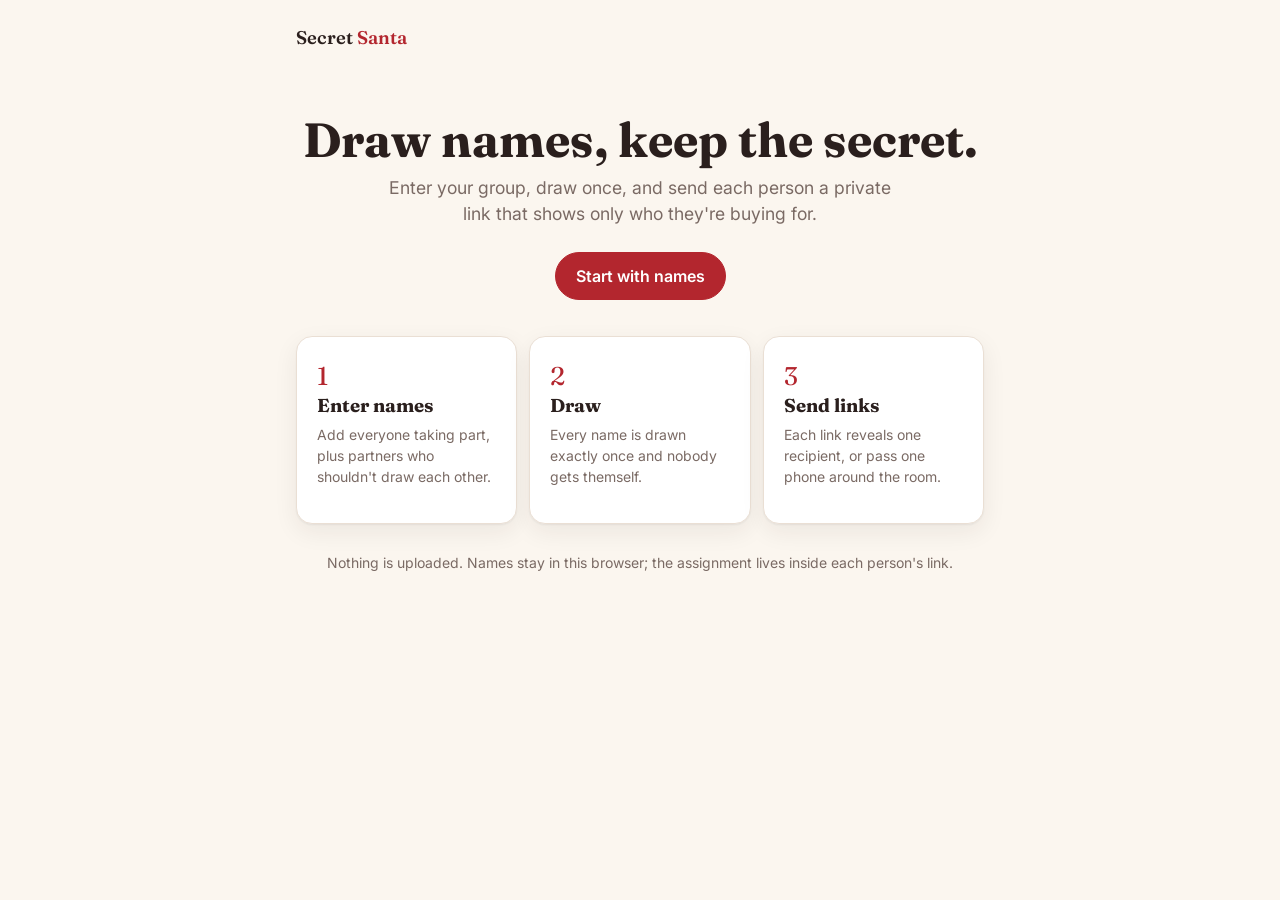
==== index.html @ 2bcefe4f "Secret Santa draw site for GitHub Pages Name entry page, draw with each name drawn exactly once, pri" ====
<!doctype html>
<html lang="en">
<head>
  <meta charset="utf-8">
  <meta name="viewport" content="width=device-width, initial-scale=1">
  <title>Secret Santa Draw</title>
  <meta name="description" content="Draw names for a Secret Santa and send everyone a private link to their recipient.">
  <link rel="icon" href="data:image/svg+xml,<svg xmlns='http://www.w3.org/2000/svg' viewBox='0 0 100 100'><text y='.9em' font-size='90'>🎁</text></svg>">
  <link rel="preconnect" href="https://fonts.googleapis.com">
  <link href="https://fonts.googleapis.com/css2?family=Fraunces:opsz,wght@9..144,600&family=Inter:wght@400;600&display=swap" rel="stylesheet">
  <link rel="stylesheet" href="style.css">
</head>
<body>
  <main class="wrap">
    <header class="top"><a class="brand" href="index.html">Secret <span>Santa</span></a></header>

    <section class="hero">
      <h1>Draw names, keep the secret.</h1>
      <p class="lede">Enter your group, draw once, and send each person a private link that shows only who they're buying for.</p>
      <div class="row" style="justify-content:center">
        <a class="btn primary" href="names.html">Start with names</a>
        <a class="btn hidden" id="resume" href="draw.html">See current draw</a>
      </div>
    </section>

    <section class="how">
      <div class="card"><div class="n">1</div><h3>Enter names</h3><p class="muted small">Add everyone taking part, plus partners who shouldn't draw each other.</p></div>
      <div class="card"><div class="n">2</div><h3>Draw</h3><p class="muted small">Every name is drawn exactly once and nobody gets themself.</p></div>
      <div class="card"><div class="n">3</div><h3>Send links</h3><p class="muted small">Each link reveals one recipient, or pass one phone around the room.</p></div>
    </section>

    <p class="muted small" style="margin-top:28px;text-align:center">Nothing is uploaded. Names stay in this browser; the assignment lives inside each person's link.</p>
  </main>
  <script src="app.js"></script>
  <script>
    Santa.snow();
    if (Santa.load().draw) Santa.$("#resume").classList.remove("hidden");
  </script>
</body>
</html>
---- style.css ----
:root {
  --bg: #fbf6ef;
  --surface: #ffffff;
  --ink: #2a1f1d;
  --muted: #7a6a64;
  --line: #eadfd4;
  --red: #b3262e;
  --red-ink: #ffffff;
  --green: #1f6b4a;
  --gold: #c99a2e;
  --danger-bg: #fdecec;
  --ok-bg: #e9f5ee;
  --shadow: 0 1px 2px rgba(42, 31, 29, .06), 0 8px 24px rgba(42, 31, 29, .07);
}
@media (prefers-color-scheme: dark) {
  :root {
    --bg: #17120f;
    --surface: #221b17;
    --ink: #f4ebe3;
    --muted: #b3a49b;
    --line: #3a2f29;
    --red: #e0525a;
    --green: #5cc394;
    --gold: #e6bd5c;
    --danger-bg: #3b1d1e;
    --ok-bg: #173226;
    --shadow: none;
  }
}

* { box-sizing: border-box; }
html, body { margin: 0; }
body {
  background: var(--bg);
  color: var(--ink);
  font: 16px/1.5 "Inter", system-ui, -apple-system, "Segoe UI", Roboto, sans-serif;
  min-height: 100vh;
}
h1, h2, h3 { font-family: "Fraunces", Georgia, serif; line-height: 1.15; margin: 0 0 .5rem; }
h1 { font-size: clamp(2rem, 6vw, 3rem); }
h2 { font-size: 1.35rem; }
p { margin: 0 0 1rem; }
a { color: var(--red); }

.wrap { max-width: 720px; margin: 0 auto; padding: 24px 16px 64px; }
.top { display: flex; align-items: center; justify-content: space-between; gap: 12px; margin-bottom: 28px; }
.brand { font-family: "Fraunces", Georgia, serif; font-weight: 600; font-size: 1.15rem; color: var(--ink); text-decoration: none; }
.brand span { color: var(--red); }
.steps { display: flex; gap: 6px; font-size: .8rem; color: var(--muted); }
.steps b { color: var(--ink); }

.card { background: var(--surface); border: 1px solid var(--line); border-radius: 16px; padding: 20px; box-shadow: var(--shadow); margin-bottom: 16px; }
.muted { color: var(--muted); }
.small { font-size: .875rem; }

label { display: block; font-weight: 600; font-size: .9rem; margin: 0 0 6px; }
input[type=text], input[type=date], input[type=number], textarea, select {
  width: 100%; font: inherit; color: var(--ink); background: var(--bg);
  border: 1px solid var(--line); border-radius: 10px; padding: 10px 12px;
}
input:focus, textarea:focus, select:focus { outline: 2px solid var(--gold); outline-offset: 1px; }
textarea { min-height: 72px; resize: vertical; }
.grid2 { display: grid; grid-template-columns: 1fr 1fr; gap: 12px; }
@media (max-width: 520px) { .grid2 { grid-template-columns: 1fr; } }
.field { margin-bottom: 14px; }

.btn {
  display: inline-flex; align-items: center; justify-content: center; gap: 8px;
  font: inherit; font-weight: 600; border-radius: 999px; padding: 11px 20px;
  border: 1px solid var(--line); background: var(--surface); color: var(--ink);
  cursor: pointer; text-decoration: none;
}
.btn:hover { border-color: var(--muted); }
.btn.primary { background: var(--red); border-color: var(--red); color: var(--red-ink); }
.btn.primary:hover { filter: brightness(1.07); }
.btn.small { padding: 6px 12px; font-size: .85rem; }
.btn:disabled { opacity: .45; cursor: not-allowed; }
.row { display: flex; gap: 10px; flex-wrap: wrap; align-items: center; }
.row.end { justify-content: flex-end; }

.people { list-style: none; padding: 0; margin: 0 0 12px; }
.people li { display: flex; gap: 8px; align-items: center; padding: 8px 0; border-bottom: 1px solid var(--line); }
.people li:last-child { border-bottom: 0; }
.people .num { width: 1.6rem; color: var(--muted); font-variant-numeric: tabular-nums; }
.people .name { flex: 1; font-weight: 600; overflow-wrap: anywhere; }
.people select { width: auto; max-width: 45%; padding: 6px 8px; font-size: .85rem; }
.x { border: 0; background: none; color: var(--muted); font-size: 1.2rem; cursor: pointer; padding: 4px 8px; border-radius: 8px; }
.x:hover { color: var(--red); background: var(--danger-bg); }

.notice { border-radius: 10px; padding: 10px 12px; font-size: .9rem; margin-bottom: 12px; }
.notice.err { background: var(--danger-bg); color: var(--red); }
.notice.ok { background: var(--ok-bg); color: var(--green); }
.hidden { display: none !important; }

.links { list-style: none; padding: 0; margin: 0; }
.links li { display: grid; grid-template-columns: 1fr auto; gap: 8px; align-items: center; padding: 10px 0; border-bottom: 1px solid var(--line); }
.links li:last-child { border-bottom: 0; }
.links .who { font-weight: 600; }
.links .url { grid-column: 1 / -1; font-size: .75rem; color: var(--muted); overflow-wrap: anywhere; font-family: ui-monospace, Consolas, monospace; }

.hero { text-align: center; padding: 32px 0 8px; }
.hero .lede { font-size: 1.1rem; color: var(--muted); max-width: 32rem; margin: 0 auto 24px; }
.how { display: grid; grid-template-columns: repeat(3, 1fr); gap: 12px; margin-top: 28px; }
@media (max-width: 600px) { .how { grid-template-columns: 1fr; } }
.how .card { margin: 0; }
.how .n { color: var(--red); font-family: "Fraunces", Georgia, serif; font-size: 1.6rem; }

/* Reveal */
.reveal { text-align: center; padding-top: 24px; }
.gift { width: 180px; height: 180px; margin: 24px auto; position: relative; cursor: pointer; border: 0; background: none; padding: 0; }
.gift .box { position: absolute; left: 20px; right: 20px; bottom: 0; height: 110px; background: var(--red); border-radius: 8px; }
.gift .lid { position: absolute; left: 10px; right: 10px; top: 46px; height: 34px; background: var(--red); filter: brightness(1.12); border-radius: 8px; transition: transform .6s cubic-bezier(.3,1.6,.5,1); transform-origin: 20% 100%; }
.gift .ribbon-v { position: absolute; left: 50%; width: 22px; margin-left: -11px; top: 46px; bottom: 0; background: var(--gold); }
.gift .bow { position: absolute; left: 50%; top: 18px; width: 60px; height: 34px; margin-left: -30px; }
.gift .bow::before, .gift .bow::after { content: ""; position: absolute; top: 0; width: 28px; height: 28px; border: 7px solid var(--gold); border-radius: 50% 50% 0 50%; }
.gift .bow::before { left: 0; transform: rotate(-20deg); }
.gift .bow::after { right: 0; transform: scaleX(-1) rotate(-20deg); }
.gift.open .lid, .gift.open .bow { transform: translate(-56px, -18px) rotate(-32deg); transition: transform .6s cubic-bezier(.3,1.6,.5,1); }
.gift:not(.open):hover { animation: wiggle .5s ease-in-out; }
@keyframes wiggle { 25% { transform: rotate(-4deg); } 75% { transform: rotate(4deg); } }
.result { opacity: 0; transform: translateY(8px); transition: opacity .5s .3s, transform .5s .3s; }
.result.show { opacity: 1; transform: none; }
.result .recipient { font-family: "Fraunces", Georgia, serif; font-size: clamp(2.2rem, 9vw, 3.6rem); color: var(--red); margin: 4px 0 16px; overflow-wrap: anywhere; }
.facts { display: flex; justify-content: center; gap: 10px; flex-wrap: wrap; margin-bottom: 16px; }
.chip { border: 1px solid var(--line); border-radius: 999px; padding: 4px 12px; font-size: .9rem; background: var(--surface); }

.snow { position: fixed; inset: 0; pointer-events: none; overflow: hidden; z-index: -1; }
.snow i { position: absolute; top: -10px; width: 6px; height: 6px; border-radius: 50%; background: var(--line); animation: fall linear infinite; }
@keyframes fall { to { transform: translateY(105vh); } }
@media (prefers-reduced-motion: reduce) { .snow { display: none; } .gift, .gift * { transition: none !important; animation: none !important; } }
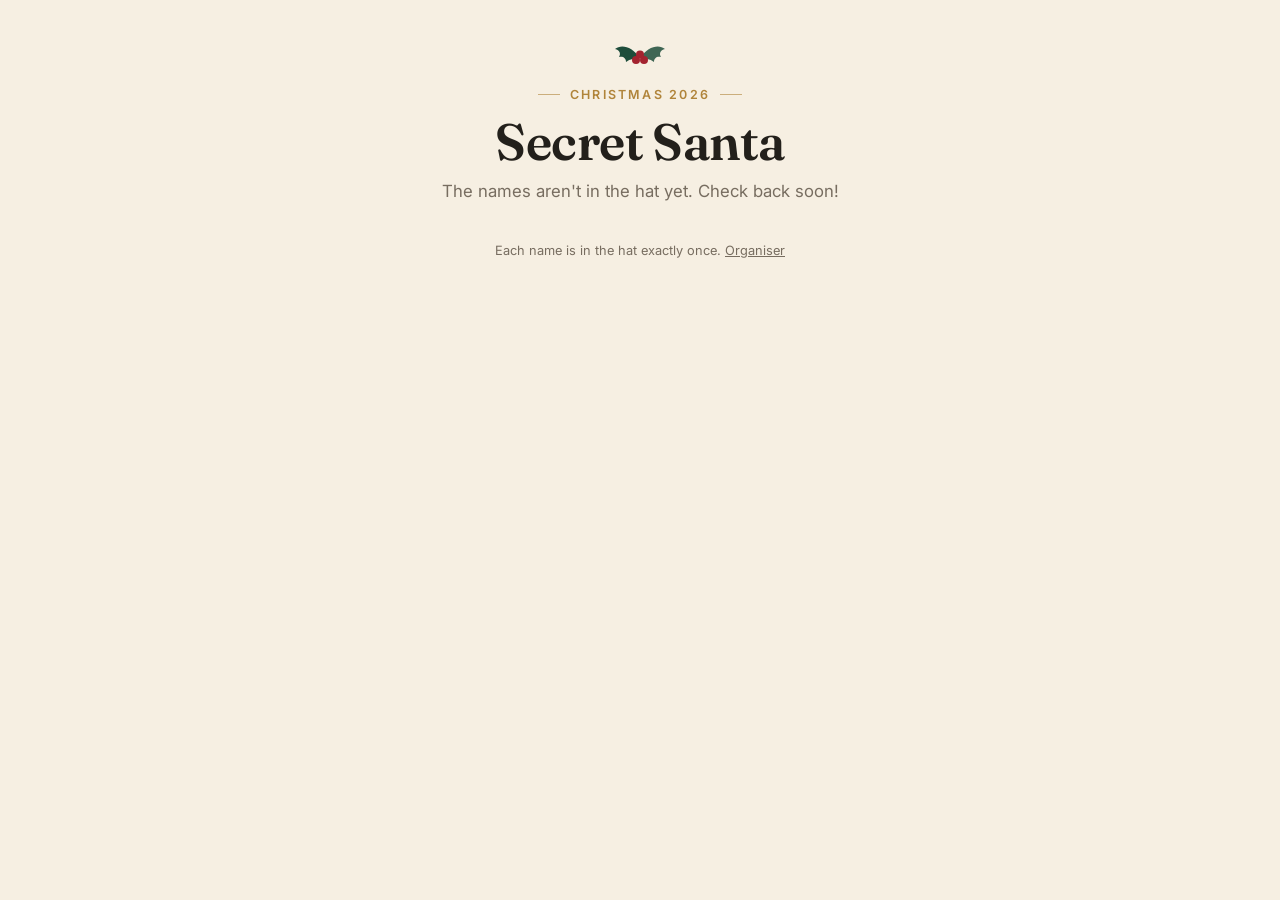
==== commit 2ff2bf7d: "Family Christmas 2026: pick-your-name draw page and separate organiser page The family page is now j" ====
--- a/index.html
+++ b/index.html
@@ -2,39 +2,151 @@
 <html lang="en">
 <head>
   <meta charset="utf-8">
-  <meta name="viewport" content="width=device-width, initial-scale=1">
-  <title>Secret Santa Draw</title>
-  <meta name="description" content="Draw names for a Secret Santa and send everyone a private link to their recipient.">
+  <meta name="viewport" content="width=device-width, initial-scale=1, viewport-fit=cover">
+  <title>Family Secret Santa</title>
+  <meta name="description" content="Christmas 2026: find your name and draw who you're buying for.">
+  <meta name="robots" content="noindex">
+  <meta name="theme-color" content="#1e4d3b">
   <link rel="icon" href="data:image/svg+xml,<svg xmlns='http://www.w3.org/2000/svg' viewBox='0 0 100 100'><text y='.9em' font-size='90'>🎁</text></svg>">
   <link rel="preconnect" href="https://fonts.googleapis.com">
+  <link rel="preconnect" href="https://fonts.gstatic.com" crossorigin>
   <link href="https://fonts.googleapis.com/css2?family=Fraunces:opsz,wght@9..144,600&family=Inter:wght@400;600&display=swap" rel="stylesheet">
   <link rel="stylesheet" href="style.css">
 </head>
 <body>
-  <main class="wrap">
-    <header class="top"><a class="brand" href="index.html">Secret <span>Santa</span></a></header>
+  <main class="wrap center">
+    <svg class="holly" viewBox="0 0 54 30" aria-hidden="true">
+      <path d="M27 18C19 6 8 4 2 9c5 1 6 5 4 8 4-1 7 1 7 5 4-3 9-4 14-4z" fill="var(--pine)"/>
+      <path d="M27 18c8-12 19-14 25-9-5 1-6 5-4 8-4-1-7 1-7 5-4-3-9-4-14-4z" fill="var(--pine)" opacity=".85"/>
+      <circle cx="23" cy="20" r="4" fill="var(--berry)"/><circle cx="31" cy="20" r="4" fill="var(--berry)"/><circle cx="27" cy="14.5" r="4" fill="var(--berry)"/>
+    </svg>
+    <div class="eyebrow">Christmas 2026</div>
+    <h1 class="title" id="title">Secret Santa</h1>
 
-    <section class="hero">
-      <h1>Draw names, keep the secret.</h1>
-      <p class="lede">Enter your group, draw once, and send each person a private link that shows only who they're buying for.</p>
-      <div class="row" style="justify-content:center">
-        <a class="btn primary" href="names.html">Start with names</a>
-        <a class="btn hidden" id="resume" href="draw.html">See current draw</a>
+    <!-- loading / not ready -->
+    <section id="wait"><p class="lede">Checking the hat…</p></section>
+    <section id="notReady" class="hidden">
+      <p class="lede">The names aren't in the hat yet. Check back soon!</p>
+    </section>
+    <section id="error" class="hidden">
+      <p class="lede">Something went wrong loading the draw. Try refreshing the page.</p>
+    </section>
+
+    <!-- step 1: who are you -->
+    <section id="pick" class="hidden">
+      <p class="lede">Find your name, then draw who you're buying for.</p>
+      <div class="names" id="names"></div>
+    </section>
+
+    <!-- step 2: draw -->
+    <section id="drawStep" class="hidden">
+      <p class="lede" id="hello"></p>
+      <div class="slip" id="slip" aria-live="polite"><span class="q">?</span></div>
+      <div id="before">
+        <button class="btn primary big" id="drawBtn" type="button">Draw a name</button>
+        <div><button class="btn link" id="notMe" type="button">Not you? Go back</button></div>
+      </div>
+      <div id="after" class="hidden">
+        <div class="facts" id="facts"></div>
+        <p class="note" id="note"></p>
+        <p class="muted small">Keep it secret! 🤫</p>
+        <button class="btn" id="done" type="button">Done</button>
       </div>
     </section>
 
-    <section class="how">
-      <div class="card"><div class="n">1</div><h3>Enter names</h3><p class="muted small">Add everyone taking part, plus partners who shouldn't draw each other.</p></div>
-      <div class="card"><div class="n">2</div><h3>Draw</h3><p class="muted small">Every name is drawn exactly once and nobody gets themself.</p></div>
-      <div class="card"><div class="n">3</div><h3>Send links</h3><p class="muted small">Each link reveals one recipient, or pass one phone around the room.</p></div>
-    </section>
+    <p class="foot">Each name is in the hat exactly once. <a href="admin/">Organiser</a></p>
+  </main>
 
-    <p class="muted small" style="margin-top:28px;text-align:center">Nothing is uploaded. Names stay in this browser; the assignment lives inside each person's link.</p>
-  </main>
   <script src="app.js"></script>
   <script>
-    Santa.snow();
-    if (Santa.load().draw) Santa.$("#resume").classList.remove("hidden");
+  (async function () {
+    const S = Santa, $ = S.$;
+    const show = (id) => ["wait", "notReady", "error", "pick", "drawStep"].forEach((s) => $("#" + s).classList.toggle("hidden", s !== id));
+
+    let fam;
+    try {
+      const res = await fetch("family.json?" + Date.now(), { cache: "no-store" });
+      if (res.status === 404) { show("notReady"); return; }
+      if (!res.ok) throw new Error(res.status);
+      fam = await res.json();
+      if (!fam.people || !fam.people.length) { show("notReady"); return; }
+    } catch (_) { show("error"); return; }
+
+    if (fam.title) { $("#title").textContent = fam.title; document.title = fam.title; }
+    S.snow();
+
+    const memKey = "santa-drawn:" + fam.id;
+    const drawn = S.store.get(memKey, {});
+    let me = null;
+
+    function renderNames() {
+      $("#names").replaceChildren(...fam.people.slice().sort((a, b) => a.localeCompare(b)).map((name) =>
+        S.el("button", { class: "name-btn", type: "button", onclick: () => choose(name) },
+          name, drawn[name] ? S.el("span", { class: "tick" }, "✓ drawn") : "")));
+      show("pick");
+    }
+
+    function resetSlip() {
+      const slip = $("#slip");
+      slip.className = "slip";
+      slip.replaceChildren(S.el("span", { class: "q" }, "?"));
+    }
+
+    function choose(name) {
+      me = name;
+      resetSlip();
+      $("#hello").textContent = drawn[name] ? `Welcome back, ${name}. You've already drawn.` : `Hi ${name}! Ready?`;
+      $("#drawBtn").textContent = drawn[name] ? "Show my name again" : "Draw a name";
+      $("#drawBtn").disabled = false;
+      $("#before").classList.remove("hidden");
+      $("#after").classList.add("hidden");
+      show("drawStep");
+      window.scrollTo({ top: 0 });
+    }
+
+    function land(recipient) {
+      const slip = $("#slip");
+      slip.className = "slip landed";
+      $("#hello").textContent = `${me}, you're the Secret Santa for…`;
+      slip.replaceChildren(S.el("span", { class: "final" }, recipient));
+      const facts = $("#facts"); facts.replaceChildren();
+      if (fam.budget) facts.append(S.el("span", { class: "chip" }, "🎁 Budget " + fam.budget));
+      if (fam.date) facts.append(S.el("span", { class: "chip" }, "📅 " + S.formatDate(fam.date)));
+      $("#note").textContent = fam.note || "";
+      $("#note").classList.toggle("hidden", !fam.note);
+      $("#before").classList.add("hidden");
+      $("#after").classList.remove("hidden");
+    }
+
+    $("#drawBtn").addEventListener("click", () => {
+      const token = fam.draws[me];
+      if (!token) { $("#hello").textContent = "Your name isn't in this year's draw. Ask the organiser."; return; }
+      const recipient = S.unscramble(token);
+      $("#drawBtn").disabled = true;
+      const again = drawn[me];
+      drawn[me] = true; S.store.set(memKey, drawn);
+
+      if (again || matchMedia("(prefers-reduced-motion: reduce)").matches) { land(recipient); return; }
+
+      // A short shuffle through the other names, slowing down, then the real result.
+      const others = fam.people.filter((n) => n !== me);
+      const seq = [];
+      while (seq.length < 18) seq.push(...S.shuffle(others));
+      const slip = $("#slip");
+      let i = 0, delay = 55;
+      (function tick() {
+        if (i >= 18) { land(recipient); return; }
+        slip.replaceChildren(S.el("span", { class: "spin" }, seq[i++]));
+        delay *= 1.14;
+        setTimeout(tick, delay);
+      })();
+    });
+
+    $("#notMe").addEventListener("click", renderNames);
+    $("#done").addEventListener("click", () => { resetSlip(); me = null; renderNames(); });
+
+    renderNames();
+  })();
   </script>
 </body>
 </html>
--- a/style.css
+++ b/style.css
@@ -1,29 +1,38 @@
 :root {
-  --bg: #fbf6ef;
-  --surface: #ffffff;
-  --ink: #2a1f1d;
-  --muted: #7a6a64;
-  --line: #eadfd4;
-  --red: #b3262e;
-  --red-ink: #ffffff;
-  --green: #1f6b4a;
-  --gold: #c99a2e;
-  --danger-bg: #fdecec;
-  --ok-bg: #e9f5ee;
-  --shadow: 0 1px 2px rgba(42, 31, 29, .06), 0 8px 24px rgba(42, 31, 29, .07);
+  --paper: #f6efe2;
+  --card: #fffdf8;
+  --ink: #23201b;
+  --muted: #776d60;
+  --line: #e6dccb;
+  --pine: #1e4d3b;
+  --pine-ink: #fffdf8;
+  --berry: #a3232f;
+  --gold: #b0843a;
+  --gold-soft: #efe2c4;
+  --danger: #a3232f;
+  --danger-bg: #f8e4e2;
+  --ok: #1e6b47;
+  --ok-bg: #e2f0e6;
+  --snow: #ffffff;
+  --shadow: 0 1px 2px rgba(35, 32, 27, .05), 0 12px 32px -8px rgba(35, 32, 27, .14);
 }
 @media (prefers-color-scheme: dark) {
   :root {
-    --bg: #17120f;
-    --surface: #221b17;
-    --ink: #f4ebe3;
-    --muted: #b3a49b;
-    --line: #3a2f29;
-    --red: #e0525a;
-    --green: #5cc394;
-    --gold: #e6bd5c;
-    --danger-bg: #3b1d1e;
-    --ok-bg: #173226;
+    --paper: #0e1a16;
+    --card: #15241f;
+    --ink: #f3ecdf;
+    --muted: #a9b2a6;
+    --line: #26392f;
+    --pine: #3f8f6c;
+    --pine-ink: #0b1411;
+    --berry: #e5646c;
+    --gold: #d8b36a;
+    --gold-soft: #2a3324;
+    --danger: #f08a8f;
+    --danger-bg: #3a1f22;
+    --ok: #79cf9f;
+    --ok-bg: #173327;
+    --snow: #dfe8e3;
     --shadow: none;
   }
 }
@@ -31,100 +40,122 @@
 * { box-sizing: border-box; }
 html, body { margin: 0; }
 body {
-  background: var(--bg);
+  background: var(--paper);
   color: var(--ink);
-  font: 16px/1.5 "Inter", system-ui, -apple-system, "Segoe UI", Roboto, sans-serif;
+  font: 17px/1.55 "Inter", system-ui, -apple-system, "Segoe UI", Roboto, sans-serif;
   min-height: 100vh;
+  -webkit-font-smoothing: antialiased;
 }
-h1, h2, h3 { font-family: "Fraunces", Georgia, serif; line-height: 1.15; margin: 0 0 .5rem; }
-h1 { font-size: clamp(2rem, 6vw, 3rem); }
-h2 { font-size: 1.35rem; }
+h1, h2, h3 { font-family: "Fraunces", Georgia, serif; font-weight: 600; line-height: 1.1; margin: 0 0 .5rem; letter-spacing: -.01em; }
 p { margin: 0 0 1rem; }
-a { color: var(--red); }
+a { color: var(--pine); }
+button { font: inherit; }
 
-.wrap { max-width: 720px; margin: 0 auto; padding: 24px 16px 64px; }
-.top { display: flex; align-items: center; justify-content: space-between; gap: 12px; margin-bottom: 28px; }
-.brand { font-family: "Fraunces", Georgia, serif; font-weight: 600; font-size: 1.15rem; color: var(--ink); text-decoration: none; }
-.brand span { color: var(--red); }
-.steps { display: flex; gap: 6px; font-size: .8rem; color: var(--muted); }
-.steps b { color: var(--ink); }
-
-.card { background: var(--surface); border: 1px solid var(--line); border-radius: 16px; padding: 20px; box-shadow: var(--shadow); margin-bottom: 16px; }
+.wrap { max-width: 520px; margin: 0 auto; padding: 40px 16px 56px; }
+.wrap.wide { max-width: 680px; }
+.eyebrow {
+  display: inline-flex; align-items: center; gap: 10px;
+  font-size: .78rem; font-weight: 600; letter-spacing: .18em; text-transform: uppercase; color: var(--gold);
+}
+.eyebrow::before, .eyebrow::after { content: ""; width: 22px; height: 1px; background: currentColor; opacity: .6; }
+.center { text-align: center; }
 .muted { color: var(--muted); }
 .small { font-size: .875rem; }
+.hidden { display: none !important; }
 
-label { display: block; font-weight: 600; font-size: .9rem; margin: 0 0 6px; }
-input[type=text], input[type=date], input[type=number], textarea, select {
-  width: 100%; font: inherit; color: var(--ink); background: var(--bg);
-  border: 1px solid var(--line); border-radius: 10px; padding: 10px 12px;
-}
-input:focus, textarea:focus, select:focus { outline: 2px solid var(--gold); outline-offset: 1px; }
-textarea { min-height: 72px; resize: vertical; }
-.grid2 { display: grid; grid-template-columns: 1fr 1fr; gap: 12px; }
-@media (max-width: 520px) { .grid2 { grid-template-columns: 1fr; } }
-.field { margin-bottom: 14px; }
+.title { font-size: clamp(2.3rem, 9vw, 3.2rem); margin: 10px 0 8px; }
+.lede { color: var(--muted); font-size: 1.05rem; margin-bottom: 28px; }
 
+.card { background: var(--card); border: 1px solid var(--line); border-radius: 20px; padding: 22px; box-shadow: var(--shadow); margin-bottom: 16px; }
+
+/* Buttons */
 .btn {
   display: inline-flex; align-items: center; justify-content: center; gap: 8px;
-  font: inherit; font-weight: 600; border-radius: 999px; padding: 11px 20px;
-  border: 1px solid var(--line); background: var(--surface); color: var(--ink);
-  cursor: pointer; text-decoration: none;
+  font-weight: 600; border-radius: 999px; padding: 12px 22px; min-height: 48px;
+  border: 1px solid var(--line); background: var(--card); color: var(--ink);
+  cursor: pointer; text-decoration: none; transition: transform .12s, filter .12s, border-color .12s;
 }
 .btn:hover { border-color: var(--muted); }
-.btn.primary { background: var(--red); border-color: var(--red); color: var(--red-ink); }
-.btn.primary:hover { filter: brightness(1.07); }
-.btn.small { padding: 6px 12px; font-size: .85rem; }
+.btn:active { transform: scale(.98); }
+.btn.primary { background: var(--pine); border-color: var(--pine); color: var(--pine-ink); }
+.btn.primary:hover { filter: brightness(1.08); }
+.btn.big { font-size: 1.15rem; padding: 16px 34px; min-height: 58px; }
+.btn.small { padding: 6px 14px; min-height: 36px; font-size: .875rem; }
+.btn.link { border: 0; background: none; color: var(--muted); text-decoration: underline; text-underline-offset: 3px; min-height: 40px; padding: 8px 12px; }
 .btn:disabled { opacity: .45; cursor: not-allowed; }
 .row { display: flex; gap: 10px; flex-wrap: wrap; align-items: center; }
 .row.end { justify-content: flex-end; }
+.row.between { justify-content: space-between; }
 
-.people { list-style: none; padding: 0; margin: 0 0 12px; }
-.people li { display: flex; gap: 8px; align-items: center; padding: 8px 0; border-bottom: 1px solid var(--line); }
+/* Family page: name grid */
+.names { display: grid; grid-template-columns: repeat(2, 1fr); gap: 10px; }
+@media (min-width: 480px) { .names { grid-template-columns: repeat(3, 1fr); } }
+.name-btn {
+  position: relative; border: 1px solid var(--line); background: var(--card); color: var(--ink);
+  border-radius: 14px; padding: 16px 10px; min-height: 64px; font-weight: 600; font-size: 1.05rem;
+  cursor: pointer; overflow-wrap: anywhere; box-shadow: var(--shadow); transition: transform .12s, border-color .12s;
+}
+.name-btn:hover { border-color: var(--gold); transform: translateY(-1px); }
+.name-btn .tick { display: block; font-size: .72rem; font-weight: 600; color: var(--muted); letter-spacing: .04em; margin-top: 2px; }
+
+/* Family page: the draw card */
+.slip {
+  position: relative; margin: 8px auto 24px; max-width: 340px; aspect-ratio: 5 / 3.2;
+  border-radius: 18px; background: var(--card); border: 1px solid var(--line); box-shadow: var(--shadow);
+  display: grid; place-items: center; padding: 18px; overflow: hidden;
+}
+.slip::before {
+  content: ""; position: absolute; inset: 8px; border-radius: 12px;
+  border: 1.5px dashed var(--gold); opacity: .55; pointer-events: none;
+}
+.slip .q { font-family: "Fraunces", Georgia, serif; font-size: 4rem; color: var(--gold); line-height: 1; }
+.slip .spin { font-family: "Fraunces", Georgia, serif; font-size: clamp(1.8rem, 8vw, 2.4rem); color: var(--muted); filter: blur(.4px); }
+.slip .final { font-family: "Fraunces", Georgia, serif; font-size: clamp(2.2rem, 10vw, 3rem); color: var(--berry); overflow-wrap: anywhere; text-align: center; line-height: 1.1; animation: pop .5s cubic-bezier(.3, 1.6, .5, 1); }
+.slip.landed { border-color: var(--gold); background: linear-gradient(var(--card), var(--card)) padding-box; }
+.slip.landed::before { opacity: 1; border-style: solid; }
+@keyframes pop { from { transform: scale(.7); opacity: 0; } to { transform: none; opacity: 1; } }
+
+.facts { display: flex; justify-content: center; gap: 8px; flex-wrap: wrap; margin: 0 0 16px; }
+.chip { border: 1px solid var(--line); background: var(--card); border-radius: 999px; padding: 6px 14px; font-size: .9rem; }
+.note { font-style: italic; color: var(--muted); max-width: 26rem; margin: 0 auto 20px; }
+
+.holly { display: block; margin: 0 auto 6px; width: 54px; height: 30px; }
+.foot { margin-top: 36px; text-align: center; font-size: .8rem; color: var(--muted); }
+.foot a { color: var(--muted); }
+
+/* Organiser page */
+label { display: block; font-weight: 600; font-size: .9rem; margin: 0 0 6px; }
+input[type=text], input[type=date], textarea {
+  width: 100%; font: inherit; font-size: 1rem; color: var(--ink); background: var(--paper);
+  border: 1px solid var(--line); border-radius: 12px; padding: 11px 13px;
+}
+input:focus, textarea:focus, select:focus, button:focus-visible { outline: 2px solid var(--gold); outline-offset: 2px; }
+textarea { min-height: 72px; resize: vertical; }
+.field { margin-bottom: 14px; }
+.grid2 { display: grid; grid-template-columns: 1fr 1fr; gap: 12px; }
+@media (max-width: 520px) { .grid2 { grid-template-columns: 1fr; } }
+.check { display: flex; gap: 10px; align-items: flex-start; font-weight: 400; }
+.check input { margin-top: 5px; accent-color: var(--pine); }
+
+.people { list-style: none; padding: 0; margin: 0 0 4px; }
+.people li { display: flex; gap: 8px; align-items: center; padding: 9px 0; border-bottom: 1px solid var(--line); }
 .people li:last-child { border-bottom: 0; }
-.people .num { width: 1.6rem; color: var(--muted); font-variant-numeric: tabular-nums; }
-.people .name { flex: 1; font-weight: 600; overflow-wrap: anywhere; }
-.people select { width: auto; max-width: 45%; padding: 6px 8px; font-size: .85rem; }
-.x { border: 0; background: none; color: var(--muted); font-size: 1.2rem; cursor: pointer; padding: 4px 8px; border-radius: 8px; }
-.x:hover { color: var(--red); background: var(--danger-bg); }
+.people .num { width: 1.6rem; color: var(--muted); font-variant-numeric: tabular-nums; font-size: .9rem; }
+.people .nm { flex: 1; font-weight: 600; overflow-wrap: anywhere; }
+.people select { font: inherit; font-size: .85rem; color: var(--ink); background: var(--paper); border: 1px solid var(--line); border-radius: 10px; padding: 6px 8px; max-width: 46%; }
+.x { border: 0; background: none; color: var(--muted); font-size: 1.3rem; line-height: 1; cursor: pointer; padding: 6px 9px; border-radius: 8px; }
+.x:hover { color: var(--danger); background: var(--danger-bg); }
 
-.notice { border-radius: 10px; padding: 10px 12px; font-size: .9rem; margin-bottom: 12px; }
-.notice.err { background: var(--danger-bg); color: var(--red); }
-.notice.ok { background: var(--ok-bg); color: var(--green); }
-.hidden { display: none !important; }
+.notice { border-radius: 12px; padding: 11px 14px; font-size: .92rem; margin-bottom: 14px; }
+.notice.err { background: var(--danger-bg); color: var(--danger); }
+.notice.ok { background: var(--ok-bg); color: var(--ok); }
+.steps-list { margin: 0; padding-left: 1.25rem; }
+.steps-list li { margin-bottom: 6px; }
+code { font-family: ui-monospace, Consolas, monospace; font-size: .88em; background: var(--gold-soft); padding: 1px 6px; border-radius: 6px; }
 
-.links { list-style: none; padding: 0; margin: 0; }
-.links li { display: grid; grid-template-columns: 1fr auto; gap: 8px; align-items: center; padding: 10px 0; border-bottom: 1px solid var(--line); }
-.links li:last-child { border-bottom: 0; }
-.links .who { font-weight: 600; }
-.links .url { grid-column: 1 / -1; font-size: .75rem; color: var(--muted); overflow-wrap: anywhere; font-family: ui-monospace, Consolas, monospace; }
-
-.hero { text-align: center; padding: 32px 0 8px; }
-.hero .lede { font-size: 1.1rem; color: var(--muted); max-width: 32rem; margin: 0 auto 24px; }
-.how { display: grid; grid-template-columns: repeat(3, 1fr); gap: 12px; margin-top: 28px; }
-@media (max-width: 600px) { .how { grid-template-columns: 1fr; } }
-.how .card { margin: 0; }
-.how .n { color: var(--red); font-family: "Fraunces", Georgia, serif; font-size: 1.6rem; }
-
-/* Reveal */
-.reveal { text-align: center; padding-top: 24px; }
-.gift { width: 180px; height: 180px; margin: 24px auto; position: relative; cursor: pointer; border: 0; background: none; padding: 0; }
-.gift .box { position: absolute; left: 20px; right: 20px; bottom: 0; height: 110px; background: var(--red); border-radius: 8px; }
-.gift .lid { position: absolute; left: 10px; right: 10px; top: 46px; height: 34px; background: var(--red); filter: brightness(1.12); border-radius: 8px; transition: transform .6s cubic-bezier(.3,1.6,.5,1); transform-origin: 20% 100%; }
-.gift .ribbon-v { position: absolute; left: 50%; width: 22px; margin-left: -11px; top: 46px; bottom: 0; background: var(--gold); }
-.gift .bow { position: absolute; left: 50%; top: 18px; width: 60px; height: 34px; margin-left: -30px; }
-.gift .bow::before, .gift .bow::after { content: ""; position: absolute; top: 0; width: 28px; height: 28px; border: 7px solid var(--gold); border-radius: 50% 50% 0 50%; }
-.gift .bow::before { left: 0; transform: rotate(-20deg); }
-.gift .bow::after { right: 0; transform: scaleX(-1) rotate(-20deg); }
-.gift.open .lid, .gift.open .bow { transform: translate(-56px, -18px) rotate(-32deg); transition: transform .6s cubic-bezier(.3,1.6,.5,1); }
-.gift:not(.open):hover { animation: wiggle .5s ease-in-out; }
-@keyframes wiggle { 25% { transform: rotate(-4deg); } 75% { transform: rotate(4deg); } }
-.result { opacity: 0; transform: translateY(8px); transition: opacity .5s .3s, transform .5s .3s; }
-.result.show { opacity: 1; transform: none; }
-.result .recipient { font-family: "Fraunces", Georgia, serif; font-size: clamp(2.2rem, 9vw, 3.6rem); color: var(--red); margin: 4px 0 16px; overflow-wrap: anywhere; }
-.facts { display: flex; justify-content: center; gap: 10px; flex-wrap: wrap; margin-bottom: 16px; }
-.chip { border: 1px solid var(--line); border-radius: 999px; padding: 4px 12px; font-size: .9rem; background: var(--surface); }
-
+/* Snow */
 .snow { position: fixed; inset: 0; pointer-events: none; overflow: hidden; z-index: -1; }
-.snow i { position: absolute; top: -10px; width: 6px; height: 6px; border-radius: 50%; background: var(--line); animation: fall linear infinite; }
-@keyframes fall { to { transform: translateY(105vh); } }
-@media (prefers-reduced-motion: reduce) { .snow { display: none; } .gift, .gift * { transition: none !important; animation: none !important; } }
+.snow i { position: absolute; top: -10px; border-radius: 50%; background: var(--snow); box-shadow: 0 0 2px rgba(0,0,0,.08); animation: fall linear infinite; }
+@media (prefers-color-scheme: light) { .snow i { background: #d9cdb8; box-shadow: none; } }
+@keyframes fall { to { transform: translate3d(20px, 105vh, 0); } }
+@media (prefers-reduced-motion: reduce) { .snow { display: none; } .slip .final { animation: none; } }
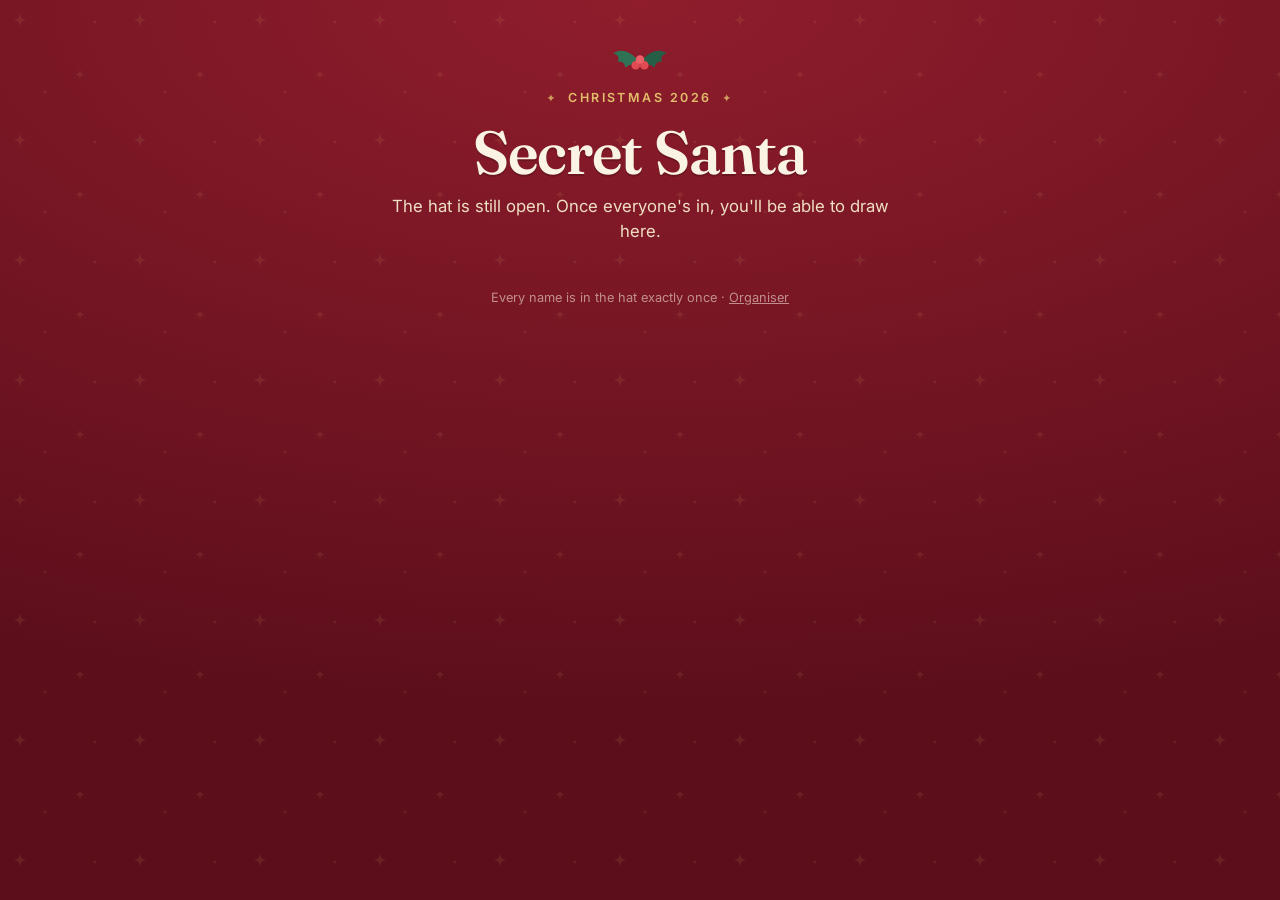
==== commit 03a8eb55: "Live organiser names list and gift-tag family page The organiser page is now a live list: each add o" ====
--- a/index.html
+++ b/index.html
@@ -6,96 +6,111 @@
   <title>Family Secret Santa</title>
   <meta name="description" content="Christmas 2026: find your name and draw who you're buying for.">
   <meta name="robots" content="noindex">
-  <meta name="theme-color" content="#1e4d3b">
+  <meta name="theme-color" content="#5c0e1b">
   <link rel="icon" href="data:image/svg+xml,<svg xmlns='http://www.w3.org/2000/svg' viewBox='0 0 100 100'><text y='.9em' font-size='90'>🎁</text></svg>">
   <link rel="preconnect" href="https://fonts.googleapis.com">
   <link rel="preconnect" href="https://fonts.gstatic.com" crossorigin>
-  <link href="https://fonts.googleapis.com/css2?family=Fraunces:opsz,wght@9..144,600&family=Inter:wght@400;600&display=swap" rel="stylesheet">
-  <link rel="stylesheet" href="style.css">
+  <link href="https://fonts.googleapis.com/css2?family=Caveat:wght@600&family=Fraunces:opsz,wght@9..144,600&family=Inter:wght@400;600&display=swap" rel="stylesheet">
+  <link rel="stylesheet" href="family.css">
 </head>
 <body>
-  <main class="wrap center">
+  <main class="wrap">
     <svg class="holly" viewBox="0 0 54 30" aria-hidden="true">
-      <path d="M27 18C19 6 8 4 2 9c5 1 6 5 4 8 4-1 7 1 7 5 4-3 9-4 14-4z" fill="var(--pine)"/>
-      <path d="M27 18c8-12 19-14 25-9-5 1-6 5-4 8-4-1-7 1-7 5-4-3-9-4-14-4z" fill="var(--pine)" opacity=".85"/>
-      <circle cx="23" cy="20" r="4" fill="var(--berry)"/><circle cx="31" cy="20" r="4" fill="var(--berry)"/><circle cx="27" cy="14.5" r="4" fill="var(--berry)"/>
+      <path d="M27 18C19 6 8 4 2 9c5 1 6 5 4 8 4-1 7 1 7 5 4-3 9-4 14-4z" fill="#2f7356"/>
+      <path d="M27 18c8-12 19-14 25-9-5 1-6 5-4 8-4-1-7 1-7 5-4-3-9-4-14-4z" fill="#265f47"/>
+      <circle cx="23" cy="20" r="4" fill="#e04a52"/><circle cx="31" cy="20" r="4" fill="#e04a52"/><circle cx="27" cy="14.5" r="4" fill="#ef5f66"/>
     </svg>
     <div class="eyebrow">Christmas 2026</div>
-    <h1 class="title" id="title">Secret Santa</h1>
+    <h1 id="title">Secret Santa</h1>
 
-    <!-- loading / not ready -->
     <section id="wait"><p class="lede">Checking the hat…</p></section>
-    <section id="notReady" class="hidden">
-      <p class="lede">The names aren't in the hat yet. Check back soon!</p>
-    </section>
-    <section id="error" class="hidden">
-      <p class="lede">Something went wrong loading the draw. Try refreshing the page.</p>
+    <section id="error" class="hidden"><p class="lede">The hat couldn't be reached. Try refreshing the page.</p></section>
+
+    <!-- hat still open -->
+    <section id="open" class="hidden">
+      <p class="lede">The hat is still open. Once everyone's in, you'll be able to draw here.</p>
+      <div class="waiting" id="soFarBox">
+        <p class="eyebrow" id="soFarCount" style="margin:0 0 8px"></p>
+        <div class="so-far" id="soFar"></div>
+      </div>
     </section>
 
-    <!-- step 1: who are you -->
+    <!-- pick your name -->
     <section id="pick" class="hidden">
-      <p class="lede">Find your name, then draw who you're buying for.</p>
-      <div class="names" id="names"></div>
+      <p class="lede">Find your tag, then draw who you're buying for.</p>
+      <div class="tags" id="tags"></div>
     </section>
 
-    <!-- step 2: draw -->
+    <!-- draw -->
     <section id="drawStep" class="hidden">
       <p class="lede" id="hello"></p>
-      <div class="slip" id="slip" aria-live="polite"><span class="q">?</span></div>
+      <div class="bigtag">
+        <div class="bigtag-body">
+          <div class="line"><span class="lbl">From</span><span class="val" id="from"></span></div>
+          <div class="line"><span class="lbl">To</span><span class="val" id="to" aria-live="polite"></span></div>
+        </div>
+        <div class="seal" id="seal" aria-hidden="true">✻</div>
+      </div>
       <div id="before">
-        <button class="btn primary big" id="drawBtn" type="button">Draw a name</button>
-        <div><button class="btn link" id="notMe" type="button">Not you? Go back</button></div>
+        <button class="btn gold" id="drawBtn" type="button">Draw a name</button><br>
+        <button class="link" id="notMe" type="button">Not you? Go back</button>
       </div>
       <div id="after" class="hidden">
         <div class="facts" id="facts"></div>
         <p class="note" id="note"></p>
-        <p class="muted small">Keep it secret! 🤫</p>
+        <p class="secret">Shh… keep it secret 🤫</p>
         <button class="btn" id="done" type="button">Done</button>
       </div>
     </section>
 
-    <p class="foot">Each name is in the hat exactly once. <a href="admin/">Organiser</a></p>
+    <p class="foot">Every name is in the hat exactly once · <a href="admin/">Organiser</a></p>
   </main>
 
   <script src="app.js"></script>
   <script>
   (async function () {
     const S = Santa, $ = S.$;
-    const show = (id) => ["wait", "notReady", "error", "pick", "drawStep"].forEach((s) => $("#" + s).classList.toggle("hidden", s !== id));
+    const show = (id) => ["wait", "error", "open", "pick", "drawStep"].forEach((s) => $("#" + s).classList.toggle("hidden", s !== id));
 
-    let fam;
+    let fam = null;
     try {
       const res = await fetch("family.json?" + Date.now(), { cache: "no-store" });
-      if (res.status === 404) { show("notReady"); return; }
-      if (!res.ok) throw new Error(res.status);
-      fam = await res.json();
-      if (!fam.people || !fam.people.length) { show("notReady"); return; }
+      if (res.ok) fam = await res.json();
+      else if (res.status !== 404) throw new Error(res.status);
     } catch (_) { show("error"); return; }
 
-    if (fam.title) { $("#title").textContent = fam.title; document.title = fam.title; }
     S.snow();
+    if (fam && fam.title) { $("#title").textContent = fam.title; document.title = fam.title; }
+    const names = fam ? fam.people.map((p) => p.name) : [];
+
+    // Hat still open: show who's been added so far.
+    if (!fam || !fam.drawn) {
+      $("#soFarCount").textContent = names.length ? `${names.length} in the hat so far` : "";
+      $("#soFar").replaceChildren(...names.map((n) => S.el("span", {}, n)));
+      $("#soFarBox").classList.toggle("hidden", !names.length);
+      show("open");
+      return;
+    }
 
     const memKey = "santa-drawn:" + fam.id;
     const drawn = S.store.get(memKey, {});
     let me = null;
 
-    function renderNames() {
-      $("#names").replaceChildren(...fam.people.slice().sort((a, b) => a.localeCompare(b)).map((name) =>
-        S.el("button", { class: "name-btn", type: "button", onclick: () => choose(name) },
-          name, drawn[name] ? S.el("span", { class: "tick" }, "✓ drawn") : "")));
+    function renderTags() {
+      $("#tags").replaceChildren(...names.slice().sort((a, b) => a.localeCompare(b)).map((name) =>
+        S.el("button", { class: "tag", type: "button", onclick: () => choose(name), "aria-label": drawn[name] ? `${name}, already drawn` : name },
+          S.el("span", { class: "tag-body" },
+            S.el("span", { class: "hand" }, name),
+            drawn[name] ? S.el("span", { class: "done" }, "✓ drawn") : ""))));
       show("pick");
-    }
-
-    function resetSlip() {
-      const slip = $("#slip");
-      slip.className = "slip";
-      slip.replaceChildren(S.el("span", { class: "q" }, "?"));
     }
 
     function choose(name) {
       me = name;
-      resetSlip();
-      $("#hello").textContent = drawn[name] ? `Welcome back, ${name}. You've already drawn.` : `Hi ${name}! Ready?`;
+      $("#from").textContent = name;
+      $("#to").className = "val"; $("#to").textContent = "";
+      $("#seal").classList.remove("on");
+      $("#hello").textContent = drawn[name] ? `Welcome back, ${name}. You've already drawn.` : `Hi ${name}! Ready to draw?`;
       $("#drawBtn").textContent = drawn[name] ? "Show my name again" : "Draw a name";
       $("#drawBtn").disabled = false;
       $("#before").classList.remove("hidden");
@@ -105,10 +120,10 @@
     }
 
     function land(recipient) {
-      const slip = $("#slip");
-      slip.className = "slip landed";
+      const to = $("#to");
+      to.className = "val final"; to.textContent = recipient;
+      $("#seal").classList.add("on");
       $("#hello").textContent = `${me}, you're the Secret Santa for…`;
-      slip.replaceChildren(S.el("span", { class: "final" }, recipient));
       const facts = $("#facts"); facts.replaceChildren();
       if (fam.budget) facts.append(S.el("span", { class: "chip" }, "🎁 Budget " + fam.budget));
       if (fam.date) facts.append(S.el("span", { class: "chip" }, "📅 " + S.formatDate(fam.date)));
@@ -119,33 +134,31 @@
     }
 
     $("#drawBtn").addEventListener("click", () => {
-      const token = fam.draws[me];
+      const token = fam.drawn.draws[me];
       if (!token) { $("#hello").textContent = "Your name isn't in this year's draw. Ask the organiser."; return; }
       const recipient = S.unscramble(token);
       $("#drawBtn").disabled = true;
       const again = drawn[me];
       drawn[me] = true; S.store.set(memKey, drawn);
-
       if (again || matchMedia("(prefers-reduced-motion: reduce)").matches) { land(recipient); return; }
 
-      // A short shuffle through the other names, slowing down, then the real result.
-      const others = fam.people.filter((n) => n !== me);
+      // Shuffle through the other names, slowing down, then the real result.
+      const others = names.filter((n) => n !== me);
       const seq = [];
       while (seq.length < 18) seq.push(...S.shuffle(others));
-      const slip = $("#slip");
+      const to = $("#to");
       let i = 0, delay = 55;
       (function tick() {
         if (i >= 18) { land(recipient); return; }
-        slip.replaceChildren(S.el("span", { class: "spin" }, seq[i++]));
+        to.className = "val spin"; to.textContent = seq[i++];
         delay *= 1.14;
         setTimeout(tick, delay);
       })();
     });
 
-    $("#notMe").addEventListener("click", renderNames);
-    $("#done").addEventListener("click", () => { resetSlip(); me = null; renderNames(); });
-
-    renderNames();
+    $("#notMe").addEventListener("click", renderTags);
+    $("#done").addEventListener("click", () => { me = null; renderTags(); });
+    renderTags();
   })();
   </script>
 </body>
--- a/family.css
+++ b/family.css
@@ -0,0 +1,151 @@
+/* Family page: gift tags on berry red */
+:root {
+  --bg-1: #8f1d2c;
+  --bg-2: #5c0e1b;
+  --cream: #fbf3e4;
+  --cream-dim: #f0dfc4;
+  --tag-ink: #3a2a20;
+  --tag-muted: #8b7563;
+  --gold: #e2bd6c;
+  --gold-deep: #b98d3a;
+  --berry: #a3192b;
+  --pine: #1f4d3b;
+  --twine: #d9c19a;
+}
+@media (prefers-color-scheme: dark) {
+  :root { --bg-1: #6e1422; --bg-2: #33070f; --cream: #f6ead6; --cream-dim: #e6d3b2; }
+}
+
+* { box-sizing: border-box; }
+html, body { margin: 0; }
+body {
+  min-height: 100vh;
+  color: var(--cream);
+  font: 17px/1.5 "Inter", system-ui, -apple-system, "Segoe UI", Roboto, sans-serif;
+  -webkit-font-smoothing: antialiased;
+  background-color: var(--bg-2);
+  background-image:
+    url("data:image/svg+xml,%3Csvg xmlns='http://www.w3.org/2000/svg' width='120' height='120'%3E%3Cg fill='%23e2bd6c' fill-opacity='.10'%3E%3Cpath d='M20 14l1.6 4.4L26 20l-4.4 1.6L20 26l-1.6-4.4L14 20l4.4-1.6z'/%3E%3Cpath d='M80 70l1.2 3.3 3.3 1.2-3.3 1.2L80 79l-1.2-3.3-3.3-1.2 3.3-1.2z'/%3E%3Ccircle cx='95' cy='22' r='1.4'/%3E%3Ccircle cx='45' cy='92' r='1.4'/%3E%3C/g%3E%3C/svg%3E"),
+    radial-gradient(120% 80% at 50% 0%, var(--bg-1), var(--bg-2));
+  background-attachment: fixed;
+}
+button { font: inherit; }
+.hidden { display: none !important; }
+
+.wrap { max-width: 560px; margin: 0 auto; padding: 44px 16px 48px; text-align: center; }
+
+.eyebrow { display: inline-flex; align-items: center; gap: 10px; font-size: .78rem; font-weight: 600; letter-spacing: .2em; text-transform: uppercase; color: var(--gold); }
+.eyebrow::before, .eyebrow::after { content: "✦"; font-size: .7rem; opacity: .8; }
+h1 {
+  font-family: "Fraunces", Georgia, serif; font-weight: 600; letter-spacing: -.015em; line-height: 1.02;
+  font-size: clamp(2.6rem, 11vw, 3.8rem); margin: 12px 0 10px; color: var(--cream);
+  text-shadow: 0 2px 0 rgba(0, 0, 0, .18);
+}
+.lede { color: var(--cream-dim); font-size: 1.05rem; margin: 0 0 30px; }
+
+/* ---------- small name tags ---------- */
+.tags { display: grid; grid-template-columns: repeat(2, 1fr); gap: 18px 14px; padding: 0 6px 0 10px; }
+@media (min-width: 500px) { .tags { grid-template-columns: repeat(3, 1fr); } }
+.tag {
+  position: relative; display: block; width: 100%; border: 0; padding: 0; background: none; cursor: pointer;
+  filter: drop-shadow(0 6px 10px rgba(0, 0, 0, .28));
+  transition: transform .18s ease;
+}
+.tag:nth-child(3n+1) { transform: rotate(-2.2deg); }
+.tag:nth-child(3n+2) { transform: rotate(1.4deg); }
+.tag:nth-child(3n) { transform: rotate(-.6deg); }
+.tag:hover, .tag:focus-visible { transform: translateY(-3px) rotate(0); }
+.tag:focus-visible { outline: none; }
+.tag:focus-visible .tag-body { box-shadow: inset 0 0 0 3px var(--gold); }
+.tag-body {
+  position: relative; display: flex; align-items: center; justify-content: center; min-height: 68px;
+  padding: 12px 12px 12px 30px; background: var(--cream); color: var(--tag-ink);
+  clip-path: polygon(16px 0, 100% 0, 100% 100%, 16px 100%, 0 50%);
+  border-radius: 4px;
+}
+.tag-body::before { /* punched hole */
+  content: ""; position: absolute; left: 13px; top: 50%; width: 9px; height: 9px; margin-top: -4.5px;
+  border-radius: 50%; background: var(--bg-2); box-shadow: inset 0 1px 2px rgba(0, 0, 0, .5);
+}
+.tag::before { /* twine through the hole */
+  content: ""; position: absolute; left: -9px; top: 50%; width: 30px; height: 2px; margin-top: -1px;
+  background: var(--twine); border-radius: 2px; transform: rotate(-24deg); transform-origin: right center; z-index: 1;
+}
+.tag .hand { font-family: "Caveat", "Segoe Print", cursive; font-weight: 600; font-size: 1.65rem; line-height: 1; overflow-wrap: anywhere; }
+.tag .done { position: absolute; top: 5px; right: 8px; font-size: .68rem; font-weight: 600; color: var(--pine); letter-spacing: .04em; }
+
+/* ---------- the big tag ---------- */
+.bigtag {
+  position: relative; margin: 6px auto 26px; max-width: 440px; text-align: left; color: var(--tag-ink);
+  filter: drop-shadow(0 14px 22px rgba(0, 0, 0, .35));
+}
+.bigtag::before { /* twine */
+  content: ""; position: absolute; left: -14px; top: 50%; width: 52px; height: 3px; margin-top: -1.5px;
+  background: var(--twine); border-radius: 2px; transform: rotate(-20deg); transform-origin: right center; z-index: 1;
+}
+.bigtag-body {
+  position: relative; background: var(--cream); padding: 26px 26px 26px 58px;
+  clip-path: polygon(30px 0, 100% 0, 100% 100%, 30px 100%, 0 50%);
+  border-radius: 6px; min-height: 210px; display: flex; flex-direction: column; justify-content: center; gap: 14px;
+}
+.bigtag-body::before {
+  content: ""; position: absolute; left: 24px; top: 50%; width: 14px; height: 14px; margin-top: -7px;
+  border-radius: 50%; background: var(--bg-2); box-shadow: inset 0 1px 3px rgba(0, 0, 0, .5);
+}
+.bigtag-body::after { /* faint inner border */
+  content: ""; position: absolute; inset: 9px 9px 9px 36px; border: 1px solid rgba(185, 141, 58, .45); border-radius: 3px; pointer-events: none;
+}
+.line { display: flex; align-items: baseline; gap: 12px; border-bottom: 1.5px solid rgba(58, 42, 32, .18); padding-bottom: 4px; min-height: 58px; }
+.line .lbl { flex: none; width: 2.6rem; font-size: .75rem; font-weight: 600; letter-spacing: .16em; text-transform: uppercase; color: var(--tag-muted); }
+.line .val { font-family: "Caveat", "Segoe Print", cursive; font-weight: 600; font-size: clamp(2.1rem, 9vw, 2.7rem); line-height: 1.05; overflow-wrap: anywhere; min-width: 0; }
+.line .val.spin { color: var(--tag-muted); opacity: .75; }
+.line .val.final { color: var(--berry); animation: ink .45s ease-out; }
+@keyframes ink { from { opacity: 0; transform: translateY(6px) rotate(-2deg); } to { opacity: 1; transform: none; } }
+
+.seal {
+  position: absolute; right: -10px; bottom: -14px; width: 66px; height: 66px; border-radius: 50%;
+  display: grid; place-items: center; color: #f7d9a6; font-size: 1.6rem;
+  background: radial-gradient(circle at 35% 30%, #c6303f, #8c1322 70%);
+  box-shadow: 0 4px 10px rgba(0, 0, 0, .35), inset 0 0 0 5px rgba(0, 0, 0, .12);
+  transform: scale(0) rotate(-30deg); transition: transform .45s cubic-bezier(.3, 1.7, .5, 1) .15s; z-index: 2;
+}
+.seal.on { transform: scale(1) rotate(-12deg); }
+
+/* ---------- buttons, facts ---------- */
+.btn {
+  display: inline-flex; align-items: center; justify-content: center; gap: 8px; cursor: pointer;
+  border-radius: 999px; font-weight: 600; min-height: 50px; padding: 12px 26px;
+  border: 1.5px solid rgba(251, 243, 228, .45); background: transparent; color: var(--cream);
+  transition: transform .12s, filter .12s, background .12s;
+}
+.btn:hover { background: rgba(251, 243, 228, .08); }
+.btn:active { transform: scale(.98); }
+.btn.gold { background: linear-gradient(var(--gold), var(--gold-deep)); border-color: transparent; color: #3a2610; font-size: 1.15rem; min-height: 58px; padding: 14px 36px; box-shadow: 0 6px 16px rgba(0, 0, 0, .3); }
+.btn.gold:hover { filter: brightness(1.06); }
+.btn:disabled { opacity: .5; cursor: default; }
+.btn:focus-visible { outline: 3px solid var(--gold); outline-offset: 3px; }
+.link { display: inline-block; margin-top: 12px; background: none; border: 0; color: var(--cream-dim); text-decoration: underline; text-underline-offset: 3px; cursor: pointer; padding: 8px; }
+
+.facts { display: flex; justify-content: center; flex-wrap: wrap; gap: 8px; margin: 0 0 14px; }
+.chip { border: 1px solid rgba(251, 243, 228, .3); border-radius: 999px; padding: 6px 14px; font-size: .92rem; color: var(--cream); background: rgba(0, 0, 0, .12); }
+.note { font-style: italic; color: var(--cream-dim); max-width: 26rem; margin: 0 auto 18px; }
+.secret { color: var(--gold); font-weight: 600; margin: 4px 0 18px; }
+
+/* ---------- waiting ---------- */
+.waiting { margin: 0 auto 16px; max-width: 440px; }
+.so-far { display: flex; flex-wrap: wrap; justify-content: center; gap: 8px; margin-top: 6px; }
+.so-far span { font-family: "Caveat", cursive; font-weight: 600; font-size: 1.35rem; color: var(--tag-ink); background: var(--cream); border-radius: 6px; padding: 2px 12px; }
+
+.foot { margin-top: 44px; font-size: .8rem; color: rgba(251, 243, 228, .55); }
+.foot a { color: inherit; }
+
+.holly { display: block; margin: 0 auto 8px; width: 58px; height: 32px; }
+
+/* Snow */
+.snow { position: fixed; inset: 0; pointer-events: none; overflow: hidden; z-index: -1; }
+.snow i { position: absolute; top: -10px; border-radius: 50%; background: #fff; animation: fall linear infinite; }
+@keyframes fall { to { transform: translate3d(24px, 105vh, 0); } }
+@media (prefers-reduced-motion: reduce) {
+  .snow { display: none; }
+  .tag, .seal, .line .val.final { transition: none; animation: none; }
+}
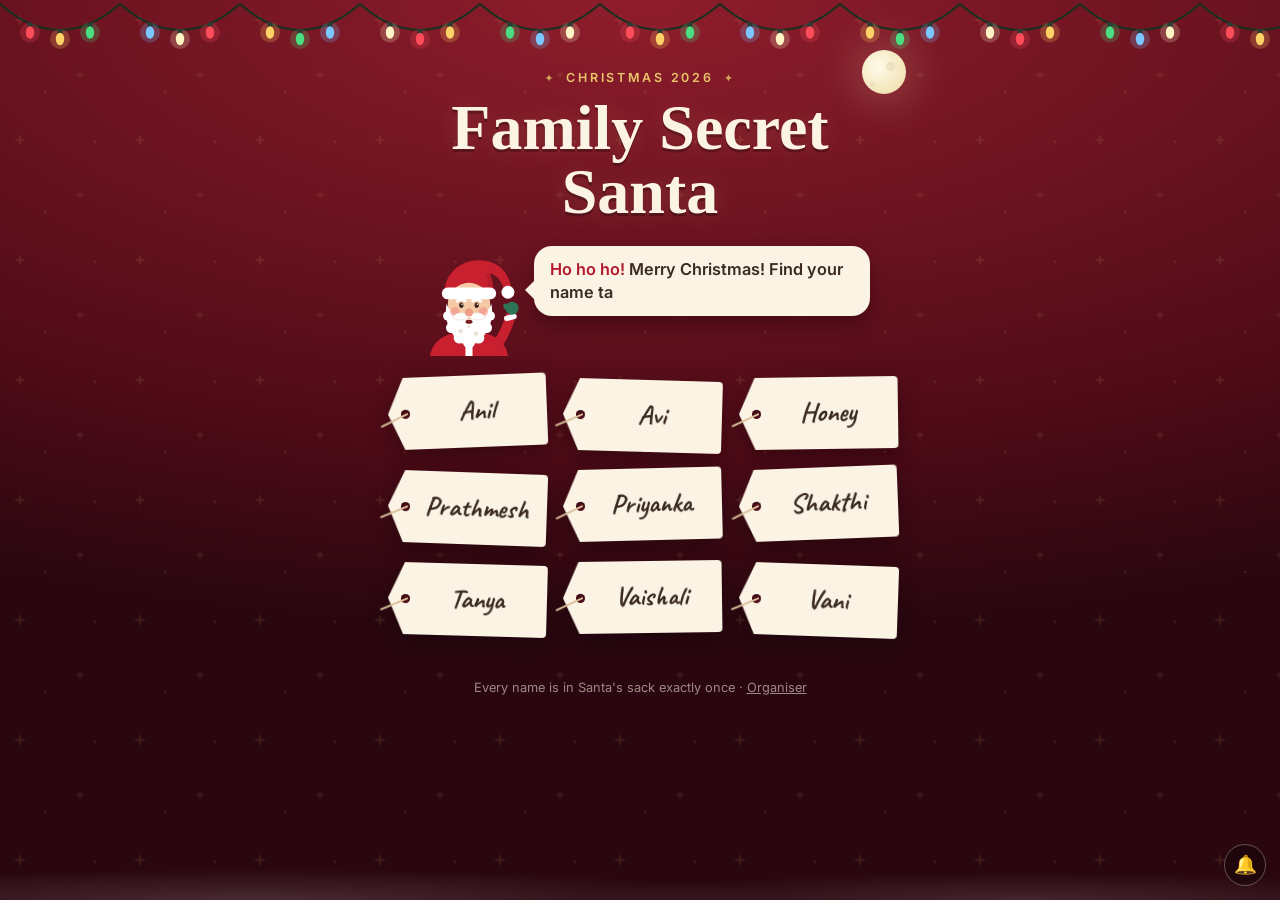
==== commit e6c6ce26: "Santa joins the family page: animated sack draw, lights, sleigh, bells; invite QR The family page no" ====
--- a/index.html
+++ b/index.html
@@ -4,162 +4,77 @@
   <meta charset="utf-8">
   <meta name="viewport" content="width=device-width, initial-scale=1, viewport-fit=cover">
   <title>Family Secret Santa</title>
-  <meta name="description" content="Christmas 2026: find your name and draw who you're buying for.">
+  <meta name="description" content="Christmas 2026: find your name tag and pull a name from Santa's sack.">
   <meta name="robots" content="noindex">
-  <meta name="theme-color" content="#5c0e1b">
-  <link rel="icon" href="data:image/svg+xml,<svg xmlns='http://www.w3.org/2000/svg' viewBox='0 0 100 100'><text y='.9em' font-size='90'>🎁</text></svg>">
+  <meta name="theme-color" content="#4f0b17">
+  <meta property="og:title" content="🎅 Family Secret Santa 2026">
+  <meta property="og:description" content="Tap your name and pull a name from Santa's sack!">
+  <link rel="icon" href="data:image/svg+xml,<svg xmlns='http://www.w3.org/2000/svg' viewBox='0 0 100 100'><text y='.9em' font-size='90'>🎅</text></svg>">
   <link rel="preconnect" href="https://fonts.googleapis.com">
   <link rel="preconnect" href="https://fonts.gstatic.com" crossorigin>
-  <link href="https://fonts.googleapis.com/css2?family=Caveat:wght@600&family=Fraunces:opsz,wght@9..144,600&family=Inter:wght@400;600&display=swap" rel="stylesheet">
+  <link href="https://fonts.googleapis.com/css2?family=Caveat:wght@700&family=Inter:wght@400;600&family=Mountains+of+Christmas:wght@700&display=swap" rel="stylesheet">
   <link rel="stylesheet" href="family.css">
 </head>
 <body>
+  <div class="lights" id="lights" aria-hidden="true"></div>
+  <div class="sky" aria-hidden="true"><div class="sleigh" id="sleigh"></div></div>
+  <div class="ground" aria-hidden="true"></div>
+  <div class="fx" id="fx" aria-hidden="true"></div>
+  <button class="sound" id="sound" type="button" aria-label="Sound on">🔔</button>
+
   <main class="wrap">
-    <svg class="holly" viewBox="0 0 54 30" aria-hidden="true">
-      <path d="M27 18C19 6 8 4 2 9c5 1 6 5 4 8 4-1 7 1 7 5 4-3 9-4 14-4z" fill="#2f7356"/>
-      <path d="M27 18c8-12 19-14 25-9-5 1-6 5-4 8-4-1-7 1-7 5-4-3-9-4-14-4z" fill="#265f47"/>
-      <circle cx="23" cy="20" r="4" fill="#e04a52"/><circle cx="31" cy="20" r="4" fill="#e04a52"/><circle cx="27" cy="14.5" r="4" fill="#ef5f66"/>
-    </svg>
+    <div class="moon" aria-hidden="true"></div>
     <div class="eyebrow">Christmas 2026</div>
     <h1 id="title">Secret Santa</h1>
 
-    <section id="wait"><p class="lede">Checking the hat…</p></section>
-    <section id="error" class="hidden"><p class="lede">The hat couldn't be reached. Try refreshing the page.</p></section>
+    <div class="santa-row">
+      <div class="santa" id="santa" role="img" aria-label="Santa"></div>
+      <div class="bubble" id="bubble" aria-hidden="true"></div>
+      <p class="sr" id="said" aria-live="polite"></p>
+    </div>
 
     <!-- hat still open -->
     <section id="open" class="hidden">
-      <p class="lede">The hat is still open. Once everyone's in, you'll be able to draw here.</p>
-      <div class="waiting" id="soFarBox">
-        <p class="eyebrow" id="soFarCount" style="margin:0 0 8px"></p>
-        <div class="so-far" id="soFar"></div>
-      </div>
+      <div class="tags" id="soFar"></div>
     </section>
 
     <!-- pick your name -->
     <section id="pick" class="hidden">
-      <p class="lede">Find your tag, then draw who you're buying for.</p>
       <div class="tags" id="tags"></div>
     </section>
 
-    <!-- draw -->
+    <!-- Santa's sack -->
     <section id="drawStep" class="hidden">
-      <p class="lede" id="hello"></p>
-      <div class="bigtag">
+      <div id="before">
+        <button class="sack" id="sack" type="button" aria-label="Reach into Santa's sack"></button>
+        <button class="btn gold" id="drawBtn" type="button">🎁 Reach into the sack</button><br>
+        <button class="link" id="notMe" type="button">Not you?</button>
+      </div>
+
+      <div class="bigtag hidden" id="bigtag">
         <div class="bigtag-body">
+          <svg class="holly-corner" viewBox="0 0 54 30" aria-hidden="true">
+            <path d="M27 18C19 6 8 4 2 9c5 1 6 5 4 8 4-1 7 1 7 5 4-3 9-4 14-4z" fill="#2f7356"/>
+            <path d="M27 18c8-12 19-14 25-9-5 1-6 5-4 8-4-1-7 1-7 5-4-3-9-4-14-4z" fill="#265f47"/>
+            <circle cx="23" cy="20" r="4" fill="#d43a44"/><circle cx="31" cy="20" r="4" fill="#d43a44"/><circle cx="27" cy="14.5" r="4" fill="#e65059"/>
+          </svg>
           <div class="line"><span class="lbl">From</span><span class="val" id="from"></span></div>
           <div class="line"><span class="lbl">To</span><span class="val" id="to" aria-live="polite"></span></div>
         </div>
         <div class="seal" id="seal" aria-hidden="true">✻</div>
       </div>
-      <div id="before">
-        <button class="btn gold" id="drawBtn" type="button">Draw a name</button><br>
-        <button class="link" id="notMe" type="button">Not you? Go back</button>
-      </div>
+
       <div id="after" class="hidden">
         <div class="facts" id="facts"></div>
         <p class="note" id="note"></p>
-        <p class="secret">Shh… keep it secret 🤫</p>
-        <button class="btn" id="done" type="button">Done</button>
+        <button class="btn" id="done" type="button">Hide my tag</button>
       </div>
     </section>
 
-    <p class="foot">Every name is in the hat exactly once · <a href="admin/">Organiser</a></p>
+    <p class="foot">Every name is in Santa's sack exactly once · <a href="admin/">Organiser</a></p>
   </main>
 
   <script src="app.js"></script>
-  <script>
-  (async function () {
-    const S = Santa, $ = S.$;
-    const show = (id) => ["wait", "error", "open", "pick", "drawStep"].forEach((s) => $("#" + s).classList.toggle("hidden", s !== id));
-
-    let fam = null;
-    try {
-      const res = await fetch("family.json?" + Date.now(), { cache: "no-store" });
-      if (res.ok) fam = await res.json();
-      else if (res.status !== 404) throw new Error(res.status);
-    } catch (_) { show("error"); return; }
-
-    S.snow();
-    if (fam && fam.title) { $("#title").textContent = fam.title; document.title = fam.title; }
-    const names = fam ? fam.people.map((p) => p.name) : [];
-
-    // Hat still open: show who's been added so far.
-    if (!fam || !fam.drawn) {
-      $("#soFarCount").textContent = names.length ? `${names.length} in the hat so far` : "";
-      $("#soFar").replaceChildren(...names.map((n) => S.el("span", {}, n)));
-      $("#soFarBox").classList.toggle("hidden", !names.length);
-      show("open");
-      return;
-    }
-
-    const memKey = "santa-drawn:" + fam.id;
-    const drawn = S.store.get(memKey, {});
-    let me = null;
-
-    function renderTags() {
-      $("#tags").replaceChildren(...names.slice().sort((a, b) => a.localeCompare(b)).map((name) =>
-        S.el("button", { class: "tag", type: "button", onclick: () => choose(name), "aria-label": drawn[name] ? `${name}, already drawn` : name },
-          S.el("span", { class: "tag-body" },
-            S.el("span", { class: "hand" }, name),
-            drawn[name] ? S.el("span", { class: "done" }, "✓ drawn") : ""))));
-      show("pick");
-    }
-
-    function choose(name) {
-      me = name;
-      $("#from").textContent = name;
-      $("#to").className = "val"; $("#to").textContent = "";
-      $("#seal").classList.remove("on");
-      $("#hello").textContent = drawn[name] ? `Welcome back, ${name}. You've already drawn.` : `Hi ${name}! Ready to draw?`;
-      $("#drawBtn").textContent = drawn[name] ? "Show my name again" : "Draw a name";
-      $("#drawBtn").disabled = false;
-      $("#before").classList.remove("hidden");
-      $("#after").classList.add("hidden");
-      show("drawStep");
-      window.scrollTo({ top: 0 });
-    }
-
-    function land(recipient) {
-      const to = $("#to");
-      to.className = "val final"; to.textContent = recipient;
-      $("#seal").classList.add("on");
-      $("#hello").textContent = `${me}, you're the Secret Santa for…`;
-      const facts = $("#facts"); facts.replaceChildren();
-      if (fam.budget) facts.append(S.el("span", { class: "chip" }, "🎁 Budget " + fam.budget));
-      if (fam.date) facts.append(S.el("span", { class: "chip" }, "📅 " + S.formatDate(fam.date)));
-      $("#note").textContent = fam.note || "";
-      $("#note").classList.toggle("hidden", !fam.note);
-      $("#before").classList.add("hidden");
-      $("#after").classList.remove("hidden");
-    }
-
-    $("#drawBtn").addEventListener("click", () => {
-      const token = fam.drawn.draws[me];
-      if (!token) { $("#hello").textContent = "Your name isn't in this year's draw. Ask the organiser."; return; }
-      const recipient = S.unscramble(token);
-      $("#drawBtn").disabled = true;
-      const again = drawn[me];
-      drawn[me] = true; S.store.set(memKey, drawn);
-      if (again || matchMedia("(prefers-reduced-motion: reduce)").matches) { land(recipient); return; }
-
-      // Shuffle through the other names, slowing down, then the real result.
-      const others = names.filter((n) => n !== me);
-      const seq = [];
-      while (seq.length < 18) seq.push(...S.shuffle(others));
-      const to = $("#to");
-      let i = 0, delay = 55;
-      (function tick() {
-        if (i >= 18) { land(recipient); return; }
-        to.className = "val spin"; to.textContent = seq[i++];
-        delay *= 1.14;
-        setTimeout(tick, delay);
-      })();
-    });
-
-    $("#notMe").addEventListener("click", renderTags);
-    $("#done").addEventListener("click", () => { me = null; renderTags(); });
-    renderTags();
-  })();
-  </script>
+  <script src="family.js"></script>
 </body>
 </html>
--- a/family.css
+++ b/family.css
@@ -1,115 +1,184 @@
-/* Family page: gift tags on berry red */
+/* Family page: Santa's workshop at night */
 :root {
   --bg-1: #8f1d2c;
-  --bg-2: #5c0e1b;
+  --bg-2: #4f0b17;
+  --night: #2a0710;
   --cream: #fbf3e4;
   --cream-dim: #f0dfc4;
   --tag-ink: #3a2a20;
   --tag-muted: #8b7563;
-  --gold: #e2bd6c;
+  --gold: #e9c46a;
   --gold-deep: #b98d3a;
-  --berry: #a3192b;
-  --pine: #1f4d3b;
+  --berry: #b3192e;
+  --pine: #1f5a43;
   --twine: #d9c19a;
 }
 @media (prefers-color-scheme: dark) {
-  :root { --bg-1: #6e1422; --bg-2: #33070f; --cream: #f6ead6; --cream-dim: #e6d3b2; }
-}
-
-* { box-sizing: border-box; }
+  :root { --bg-1: #741626; --bg-2: #33070f; }
+}
+
+* { box-sizing: border-box; -webkit-tap-highlight-color: transparent; }
 html, body { margin: 0; }
 body {
-  min-height: 100vh;
+  min-height: 100vh; min-height: 100dvh; overflow-x: hidden;
   color: var(--cream);
   font: 17px/1.5 "Inter", system-ui, -apple-system, "Segoe UI", Roboto, sans-serif;
   -webkit-font-smoothing: antialiased;
   background-color: var(--bg-2);
   background-image:
-    url("data:image/svg+xml,%3Csvg xmlns='http://www.w3.org/2000/svg' width='120' height='120'%3E%3Cg fill='%23e2bd6c' fill-opacity='.10'%3E%3Cpath d='M20 14l1.6 4.4L26 20l-4.4 1.6L20 26l-1.6-4.4L14 20l4.4-1.6z'/%3E%3Cpath d='M80 70l1.2 3.3 3.3 1.2-3.3 1.2L80 79l-1.2-3.3-3.3-1.2 3.3-1.2z'/%3E%3Ccircle cx='95' cy='22' r='1.4'/%3E%3Ccircle cx='45' cy='92' r='1.4'/%3E%3C/g%3E%3C/svg%3E"),
-    radial-gradient(120% 80% at 50% 0%, var(--bg-1), var(--bg-2));
+    url("data:image/svg+xml,%3Csvg xmlns='http://www.w3.org/2000/svg' width='120' height='120'%3E%3Cg fill='%23e9c46a' fill-opacity='.10'%3E%3Cpath d='M20 14l1.6 4.4L26 20l-4.4 1.6L20 26l-1.6-4.4L14 20l4.4-1.6z'/%3E%3Cpath d='M80 70l1.2 3.3 3.3 1.2-3.3 1.2L80 79l-1.2-3.3-3.3-1.2 3.3-1.2z'/%3E%3Ccircle cx='95' cy='22' r='1.4'/%3E%3Ccircle cx='45' cy='92' r='1.4'/%3E%3C/g%3E%3C/svg%3E"),
+    radial-gradient(120% 70% at 50% 0%, var(--bg-1), var(--bg-2) 70%, var(--night));
   background-attachment: fixed;
 }
 button { font: inherit; }
 .hidden { display: none !important; }
-
-.wrap { max-width: 560px; margin: 0 auto; padding: 44px 16px 48px; text-align: center; }
-
-.eyebrow { display: inline-flex; align-items: center; gap: 10px; font-size: .78rem; font-weight: 600; letter-spacing: .2em; text-transform: uppercase; color: var(--gold); }
+.sr { position: absolute; width: 1px; height: 1px; overflow: hidden; clip: rect(0 0 0 0); white-space: nowrap; }
+
+.wrap { position: relative; max-width: 560px; margin: 0 auto; padding: 64px 16px 48px; text-align: center; }
+
+/* ---------- sky: lights, moon, sleigh ---------- */
+.lights { position: fixed; top: 0; left: 0; right: 0; height: 54px; pointer-events: none; z-index: 5; }
+.lights svg { width: 100%; height: 100%; overflow: visible; }
+.bulb { animation: twinkle 2.4s ease-in-out infinite; }
+@keyframes twinkle { 0%, 100% { opacity: 1; } 50% { opacity: .35; } }
+
+.moon {
+  position: absolute; top: 50px; right: 14px; width: 44px; height: 44px; border-radius: 50%;
+  background: radial-gradient(circle at 38% 38%, #fffbea, #f3e4b8 70%);
+  box-shadow: 0 0 40px 10px rgba(255, 240, 200, .18); z-index: -1;
+}
+.moon::after { content: ""; position: absolute; width: 9px; height: 9px; left: 24px; top: 12px; border-radius: 50%; background: rgba(200, 180, 130, .25); box-shadow: -18px 18px 0 -2px rgba(200, 180, 130, .2); }
+.sky { position: fixed; inset: 0; overflow: hidden; pointer-events: none; }
+.sleigh { position: absolute; top: 64px; left: 0; width: 150px; color: var(--cream); opacity: 0; }
+.sleigh.fly { animation: fly 11s linear forwards; }
+@keyframes fly {
+  0% { transform: translate(-170px, 40px) rotate(-6deg); opacity: .9; }
+  50% { transform: translate(calc(50vw - 75px), -6px) rotate(-2deg); opacity: .9; }
+  100% { transform: translate(calc(100vw + 20px), 18px) rotate(-8deg); opacity: .9; }
+}
+.sleigh .bob { animation: bob 1.2s ease-in-out infinite; transform-origin: center; }
+@keyframes bob { 50% { transform: translateY(-3px); } }
+
+/* ---------- heading ---------- */
+.eyebrow { display: inline-flex; align-items: center; gap: 10px; font-size: .78rem; font-weight: 600; letter-spacing: .22em; text-transform: uppercase; color: var(--gold); }
 .eyebrow::before, .eyebrow::after { content: "✦"; font-size: .7rem; opacity: .8; }
 h1 {
-  font-family: "Fraunces", Georgia, serif; font-weight: 600; letter-spacing: -.015em; line-height: 1.02;
-  font-size: clamp(2.6rem, 11vw, 3.8rem); margin: 12px 0 10px; color: var(--cream);
-  text-shadow: 0 2px 0 rgba(0, 0, 0, .18);
-}
-.lede { color: var(--cream-dim); font-size: 1.05rem; margin: 0 0 30px; }
-
-/* ---------- small name tags ---------- */
-.tags { display: grid; grid-template-columns: repeat(2, 1fr); gap: 18px 14px; padding: 0 6px 0 10px; }
+  font-family: "Mountains of Christmas", "Fraunces", Georgia, serif; font-weight: 700; line-height: 1;
+  font-size: clamp(2.7rem, 12vw, 4rem); margin: 6px 0 4px; color: var(--cream);
+  text-shadow: 0 3px 0 rgba(0, 0, 0, .25), 0 0 24px rgba(255, 220, 150, .15);
+}
+
+/* ---------- Santa + speech bubble ---------- */
+.santa-row { display: flex; align-items: flex-end; gap: 6px; margin: 14px auto 22px; max-width: 460px; text-align: left; }
+.santa { flex: none; width: 118px; height: 118px; cursor: pointer; animation: santa-bob 3.2s ease-in-out infinite; transform-origin: bottom center; }
+.santa svg { width: 100%; height: 100%; overflow: visible; }
+@keyframes santa-bob { 50% { transform: translateY(-4px) rotate(-1deg); } }
+.santa .eyes { animation: blink 4.5s infinite; transform-origin: 100px 114px; }
+@keyframes blink { 0%, 94%, 100% { transform: scaleY(1); } 96% { transform: scaleY(.1); } }
+.santa .mouth { transition: transform .08s; transform-origin: 100px 142px; }
+.santa.talking .mouth { animation: talk .22s ease-in-out infinite alternate; }
+@keyframes talk { from { transform: scaleY(.6); } to { transform: scaleY(1.8); } }
+.santa .arm { transform-origin: 158px 168px; animation: wave 2.6s ease-in-out infinite; }
+@keyframes wave { 0%, 60%, 100% { transform: rotate(0); } 70% { transform: rotate(-16deg); } 80% { transform: rotate(8deg); } 90% { transform: rotate(-12deg); } }
+.santa.jolly { animation: jolly .5s ease-in-out 3; }
+@keyframes jolly { 50% { transform: translateY(-8px) scale(1.04); } }
+
+.bubble {
+  position: relative; flex: 1; min-height: 64px; margin-bottom: 40px;
+  background: var(--cream); color: var(--tag-ink); border-radius: 18px; padding: 12px 16px;
+  font-weight: 600; font-size: 1.02rem; line-height: 1.4; box-shadow: 0 8px 18px rgba(0, 0, 0, .28);
+  animation: bubble-in .35s cubic-bezier(.3, 1.6, .5, 1);
+}
+.bubble::before { content: ""; position: absolute; left: -9px; bottom: 16px; border: 10px solid transparent; border-right-color: var(--cream); border-left: 0; }
+.bubble .hoho { color: var(--berry); }
+@keyframes bubble-in { from { transform: scale(.85); opacity: 0; } }
+
+/* ---------- name tags ---------- */
+.tags { display: grid; grid-template-columns: repeat(2, 1fr); gap: 20px 16px; padding: 0 6px 0 12px; }
 @media (min-width: 500px) { .tags { grid-template-columns: repeat(3, 1fr); } }
+.tag-wrap { transform-origin: 14px 50%; animation: drop-in .9s cubic-bezier(.2, .9, .3, 1) both; animation-delay: calc(var(--i) * 70ms); }
+@keyframes drop-in {
+  0% { transform: translateY(-60px) rotate(-30deg); opacity: 0; }
+  45% { transform: translateY(4px) rotate(12deg); opacity: 1; }
+  65% { transform: rotate(-7deg); }
+  82% { transform: rotate(3deg); }
+  100% { transform: none; }
+}
 .tag {
   position: relative; display: block; width: 100%; border: 0; padding: 0; background: none; cursor: pointer;
-  filter: drop-shadow(0 6px 10px rgba(0, 0, 0, .28));
-  transition: transform .18s ease;
-}
-.tag:nth-child(3n+1) { transform: rotate(-2.2deg); }
-.tag:nth-child(3n+2) { transform: rotate(1.4deg); }
-.tag:nth-child(3n) { transform: rotate(-.6deg); }
-.tag:hover, .tag:focus-visible { transform: translateY(-3px) rotate(0); }
+  filter: drop-shadow(0 6px 10px rgba(0, 0, 0, .3));
+  transform-origin: 14px 50%; transform: rotate(var(--tilt));
+  animation: sway 5s ease-in-out infinite; animation-delay: calc(var(--i) * -0.7s);
+}
+@keyframes sway { 0%, 100% { transform: rotate(var(--tilt)); } 50% { transform: rotate(calc(var(--tilt) * -1)); } }
+.tag:hover, .tag:focus-visible { animation: jiggle .5s ease-in-out; }
+@keyframes jiggle { 25% { transform: rotate(-8deg) translateY(-3px); } 60% { transform: rotate(6deg) translateY(-3px); } 100% { transform: rotate(0) translateY(-3px); } }
 .tag:focus-visible { outline: none; }
 .tag:focus-visible .tag-body { box-shadow: inset 0 0 0 3px var(--gold); }
+.tag.picked { animation: picked .45s ease-in forwards; }
+@keyframes picked { to { transform: translateY(-30px) scale(1.15) rotate(0); opacity: 0; } }
 .tag-body {
-  position: relative; display: flex; align-items: center; justify-content: center; min-height: 68px;
+  position: relative; display: flex; align-items: center; justify-content: center; min-height: 72px;
   padding: 12px 12px 12px 30px; background: var(--cream); color: var(--tag-ink);
-  clip-path: polygon(16px 0, 100% 0, 100% 100%, 16px 100%, 0 50%);
-  border-radius: 4px;
-}
-.tag-body::before { /* punched hole */
+  clip-path: polygon(16px 0, 100% 0, 100% 100%, 16px 100%, 0 50%); border-radius: 4px;
+}
+.tag-body::before {
   content: ""; position: absolute; left: 13px; top: 50%; width: 9px; height: 9px; margin-top: -4.5px;
   border-radius: 50%; background: var(--bg-2); box-shadow: inset 0 1px 2px rgba(0, 0, 0, .5);
 }
-.tag::before { /* twine through the hole */
-  content: ""; position: absolute; left: -9px; top: 50%; width: 30px; height: 2px; margin-top: -1px;
+.tag::before {
+  content: ""; position: absolute; left: -10px; top: 50%; width: 30px; height: 2px; margin-top: -1px;
   background: var(--twine); border-radius: 2px; transform: rotate(-24deg); transform-origin: right center; z-index: 1;
 }
-.tag .hand { font-family: "Caveat", "Segoe Print", cursive; font-weight: 600; font-size: 1.65rem; line-height: 1; overflow-wrap: anywhere; }
+.tag .hand { font-family: "Caveat", "Segoe Print", cursive; font-weight: 700; font-size: 1.7rem; line-height: 1; overflow-wrap: anywhere; }
 .tag .done { position: absolute; top: 5px; right: 8px; font-size: .68rem; font-weight: 600; color: var(--pine); letter-spacing: .04em; }
+.tag.small .tag-body { min-height: 52px; }
+.tag.small .hand { font-size: 1.35rem; }
+.tag.small { cursor: default; }
+
+/* ---------- the sack ---------- */
+.sack { display: block; margin: 0 auto 8px; width: 210px; height: 210px; border: 0; background: none; padding: 0; cursor: pointer; transform-origin: 50% 90%; }
+.sack svg { width: 100%; height: 100%; overflow: visible; filter: drop-shadow(0 14px 18px rgba(0, 0, 0, .35)); }
+.sack:not(:disabled):hover { animation: nudge .6s ease-in-out; }
+@keyframes nudge { 30% { transform: rotate(-4deg); } 70% { transform: rotate(3deg); } }
+.sack.shake { animation: shake .16s ease-in-out infinite alternate; }
+@keyframes shake { from { transform: rotate(-7deg) translateX(-4px); } to { transform: rotate(7deg) translateX(4px); } }
+.sack.gone { animation: sack-away .35s ease-in forwards; }
+@keyframes sack-away { to { transform: scale(.7) translateY(30px); opacity: 0; } }
+.sack .gift-a { animation: peek 2.8s ease-in-out infinite; transform-origin: 88px 70px; }
+.sack .gift-b { animation: peek 2.8s ease-in-out infinite .6s; transform-origin: 116px 66px; }
+@keyframes peek { 50% { transform: translateY(-5px) rotate(3deg); } }
+.sparkle { position: absolute; pointer-events: none; color: var(--gold); font-size: 18px; animation: spark .9s ease-out forwards; }
+@keyframes spark { from { transform: translate(0, 0) scale(.4); opacity: 1; } to { transform: translate(var(--dx), var(--dy)) scale(1.2) rotate(90deg); opacity: 0; } }
 
 /* ---------- the big tag ---------- */
-.bigtag {
-  position: relative; margin: 6px auto 26px; max-width: 440px; text-align: left; color: var(--tag-ink);
-  filter: drop-shadow(0 14px 22px rgba(0, 0, 0, .35));
-}
-.bigtag::before { /* twine */
-  content: ""; position: absolute; left: -14px; top: 50%; width: 52px; height: 3px; margin-top: -1.5px;
-  background: var(--twine); border-radius: 2px; transform: rotate(-20deg); transform-origin: right center; z-index: 1;
-}
+.bigtag { position: relative; margin: 6px auto 26px; max-width: 440px; text-align: left; color: var(--tag-ink); filter: drop-shadow(0 14px 22px rgba(0, 0, 0, .35)); }
+.bigtag.pop { animation: pop-out .8s cubic-bezier(.2, 1.4, .4, 1); }
+@keyframes pop-out { 0% { transform: translateY(120px) scale(.2) rotate(-25deg); opacity: 0; } 60% { opacity: 1; } 100% { transform: none; } }
+.bigtag::before { content: ""; position: absolute; left: -14px; top: 50%; width: 52px; height: 3px; margin-top: -1.5px; background: var(--twine); border-radius: 2px; transform: rotate(-20deg); transform-origin: right center; z-index: 1; }
 .bigtag-body {
   position: relative; background: var(--cream); padding: 26px 26px 26px 58px;
   clip-path: polygon(30px 0, 100% 0, 100% 100%, 30px 100%, 0 50%);
   border-radius: 6px; min-height: 210px; display: flex; flex-direction: column; justify-content: center; gap: 14px;
 }
-.bigtag-body::before {
-  content: ""; position: absolute; left: 24px; top: 50%; width: 14px; height: 14px; margin-top: -7px;
-  border-radius: 50%; background: var(--bg-2); box-shadow: inset 0 1px 3px rgba(0, 0, 0, .5);
-}
-.bigtag-body::after { /* faint inner border */
-  content: ""; position: absolute; inset: 9px 9px 9px 36px; border: 1px solid rgba(185, 141, 58, .45); border-radius: 3px; pointer-events: none;
-}
+.bigtag-body::before { content: ""; position: absolute; left: 24px; top: 50%; width: 14px; height: 14px; margin-top: -7px; border-radius: 50%; background: var(--bg-2); box-shadow: inset 0 1px 3px rgba(0, 0, 0, .5); }
+.bigtag-body::after { content: ""; position: absolute; inset: 9px 9px 9px 36px; border: 1px solid rgba(185, 141, 58, .45); border-radius: 3px; pointer-events: none; }
+.holly-corner { position: absolute; right: 14px; top: 12px; width: 44px; z-index: 1; }
 .line { display: flex; align-items: baseline; gap: 12px; border-bottom: 1.5px solid rgba(58, 42, 32, .18); padding-bottom: 4px; min-height: 58px; }
 .line .lbl { flex: none; width: 2.6rem; font-size: .75rem; font-weight: 600; letter-spacing: .16em; text-transform: uppercase; color: var(--tag-muted); }
-.line .val { font-family: "Caveat", "Segoe Print", cursive; font-weight: 600; font-size: clamp(2.1rem, 9vw, 2.7rem); line-height: 1.05; overflow-wrap: anywhere; min-width: 0; }
-.line .val.spin { color: var(--tag-muted); opacity: .75; }
-.line .val.final { color: var(--berry); animation: ink .45s ease-out; }
-@keyframes ink { from { opacity: 0; transform: translateY(6px) rotate(-2deg); } to { opacity: 1; transform: none; } }
-
+.line .val { font-family: "Caveat", "Segoe Print", cursive; font-weight: 700; font-size: clamp(2.1rem, 9vw, 2.8rem); line-height: 1.05; overflow-wrap: anywhere; min-width: 0; }
+.line .val.spin { color: var(--tag-muted); opacity: .7; }
+.line .val.final { color: var(--berry); animation: write 1s steps(24, end) both; clip-path: inset(0 100% 0 0); }
+@keyframes write { to { clip-path: inset(0 0 0 0); } }
 .seal {
-  position: absolute; right: -10px; bottom: -14px; width: 66px; height: 66px; border-radius: 50%;
-  display: grid; place-items: center; color: #f7d9a6; font-size: 1.6rem;
-  background: radial-gradient(circle at 35% 30%, #c6303f, #8c1322 70%);
+  position: absolute; right: -10px; bottom: -14px; width: 70px; height: 70px; border-radius: 50%;
+  display: grid; place-items: center; color: #f7d9a6; font-size: 1.7rem;
+  background: radial-gradient(circle at 35% 30%, #d0333f, #8c1322 70%);
   box-shadow: 0 4px 10px rgba(0, 0, 0, .35), inset 0 0 0 5px rgba(0, 0, 0, .12);
-  transform: scale(0) rotate(-30deg); transition: transform .45s cubic-bezier(.3, 1.7, .5, 1) .15s; z-index: 2;
-}
-.seal.on { transform: scale(1) rotate(-12deg); }
+  transform: scale(0) rotate(-30deg); z-index: 2;
+}
+.seal.on { animation: stamp .5s cubic-bezier(.3, 1.7, .5, 1) forwards; }
+@keyframes stamp { 0% { transform: scale(2.2) rotate(-40deg); opacity: 0; } 100% { transform: scale(1) rotate(-12deg); opacity: 1; } }
 
 /* ---------- buttons, facts ---------- */
 .btn {
@@ -119,33 +188,42 @@
   transition: transform .12s, filter .12s, background .12s;
 }
 .btn:hover { background: rgba(251, 243, 228, .08); }
-.btn:active { transform: scale(.98); }
-.btn.gold { background: linear-gradient(var(--gold), var(--gold-deep)); border-color: transparent; color: #3a2610; font-size: 1.15rem; min-height: 58px; padding: 14px 36px; box-shadow: 0 6px 16px rgba(0, 0, 0, .3); }
+.btn:active { transform: scale(.97); }
+.btn.gold {
+  background: linear-gradient(#f4d488, var(--gold) 40%, var(--gold-deep)); border-color: transparent; color: #3a2610;
+  font-size: 1.15rem; min-height: 60px; padding: 14px 34px; box-shadow: 0 6px 16px rgba(0, 0, 0, .35), inset 0 1px 0 rgba(255, 255, 255, .5);
+  animation: glow 2.2s ease-in-out infinite;
+}
+@keyframes glow { 50% { box-shadow: 0 6px 22px rgba(233, 196, 106, .55), inset 0 1px 0 rgba(255, 255, 255, .5); } }
 .btn.gold:hover { filter: brightness(1.06); }
-.btn:disabled { opacity: .5; cursor: default; }
+.btn:disabled { opacity: .5; cursor: default; animation: none; }
 .btn:focus-visible { outline: 3px solid var(--gold); outline-offset: 3px; }
-.link { display: inline-block; margin-top: 12px; background: none; border: 0; color: var(--cream-dim); text-decoration: underline; text-underline-offset: 3px; cursor: pointer; padding: 8px; }
+.link { display: inline-block; margin-top: 10px; background: none; border: 0; color: var(--cream-dim); text-decoration: underline; text-underline-offset: 3px; cursor: pointer; padding: 8px; }
 
 .facts { display: flex; justify-content: center; flex-wrap: wrap; gap: 8px; margin: 0 0 14px; }
-.chip { border: 1px solid rgba(251, 243, 228, .3); border-radius: 999px; padding: 6px 14px; font-size: .92rem; color: var(--cream); background: rgba(0, 0, 0, .12); }
+.chip { border: 1px solid rgba(251, 243, 228, .3); border-radius: 999px; padding: 6px 14px; font-size: .92rem; color: var(--cream); background: rgba(0, 0, 0, .15); }
 .note { font-style: italic; color: var(--cream-dim); max-width: 26rem; margin: 0 auto 18px; }
-.secret { color: var(--gold); font-weight: 600; margin: 4px 0 18px; }
-
-/* ---------- waiting ---------- */
-.waiting { margin: 0 auto 16px; max-width: 440px; }
-.so-far { display: flex; flex-wrap: wrap; justify-content: center; gap: 8px; margin-top: 6px; }
-.so-far span { font-family: "Caveat", cursive; font-weight: 600; font-size: 1.35rem; color: var(--tag-ink); background: var(--cream); border-radius: 6px; padding: 2px 12px; }
+
+.sound { position: fixed; bottom: calc(14px + env(safe-area-inset-bottom)); right: 14px; z-index: 6; width: 42px; height: 42px; border-radius: 50%; border: 1px solid rgba(251, 243, 228, .3); background: rgba(0, 0, 0, .25); color: var(--cream); font-size: 1.15rem; cursor: pointer; }
 
 .foot { margin-top: 44px; font-size: .8rem; color: rgba(251, 243, 228, .55); }
 .foot a { color: inherit; }
 
-.holly { display: block; margin: 0 auto 8px; width: 58px; height: 32px; }
-
-/* Snow */
+/* confetti and sparkles live in a clipped layer so they never widen the page */
+.fx { position: fixed; inset: 0; overflow: hidden; pointer-events: none; z-index: 30; }
+.confetti { position: absolute; top: 0; left: 0; will-change: transform; }
+
+/* snow */
 .snow { position: fixed; inset: 0; pointer-events: none; overflow: hidden; z-index: -1; }
 .snow i { position: absolute; top: -10px; border-radius: 50%; background: #fff; animation: fall linear infinite; }
 @keyframes fall { to { transform: translate3d(24px, 105vh, 0); } }
+
+/* snowy ground */
+.ground { position: fixed; left: 0; right: 0; bottom: 0; height: 46px; z-index: -1; pointer-events: none;
+  background: radial-gradient(60% 100% at 20% 100%, rgba(255,255,255,.14), transparent 70%), radial-gradient(50% 90% at 80% 100%, rgba(255,255,255,.12), transparent 70%); }
+
 @media (prefers-reduced-motion: reduce) {
-  .snow { display: none; }
-  .tag, .seal, .line .val.final { transition: none; animation: none; }
-}
+  .snow, .sleigh { display: none; }
+  *, *::before, *::after { animation-duration: 1ms !important; animation-iteration-count: 1 !important; transition: none !important; }
+  .line .val.final { clip-path: none; }
+}
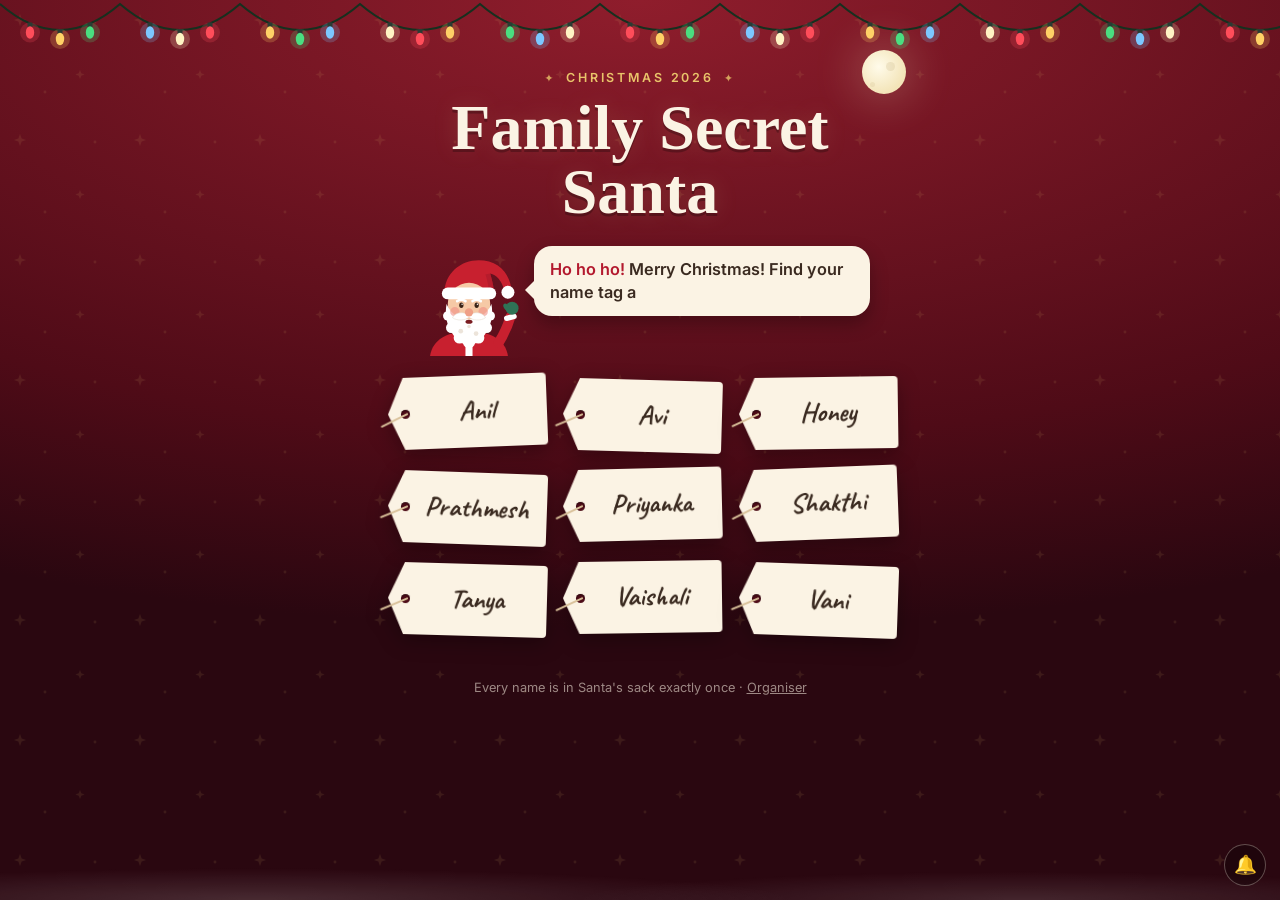
==== commit 7f650639: "Lock each phone to the person who drew on it After the first draw the phone is locked to that person" ====
--- a/index.html
+++ b/index.html
@@ -69,6 +69,7 @@
         <p class="note" id="note"></p>
         <button class="btn" id="done" type="button">Hide my tag</button>
       </div>
+      <p class="lock-note hidden" id="lockNote"></p>
     </section>
 
     <p class="foot">Every name is in Santa's sack exactly once · <a href="admin/">Organiser</a></p>
--- a/family.css
+++ b/family.css
@@ -200,6 +200,7 @@
 .btn:focus-visible { outline: 3px solid var(--gold); outline-offset: 3px; }
 .link { display: inline-block; margin-top: 10px; background: none; border: 0; color: var(--cream-dim); text-decoration: underline; text-underline-offset: 3px; cursor: pointer; padding: 8px; }
 
+.lock-note { margin: 16px 0 0; font-size: .85rem; color: var(--cream-dim); opacity: .8; }
 .facts { display: flex; justify-content: center; flex-wrap: wrap; gap: 8px; margin: 0 0 14px; }
 .chip { border: 1px solid rgba(251, 243, 228, .3); border-radius: 999px; padding: 6px 14px; font-size: .92rem; color: var(--cream); background: rgba(0, 0, 0, .15); }
 .note { font-style: italic; color: var(--cream-dim); max-width: 26rem; margin: 0 auto 18px; }
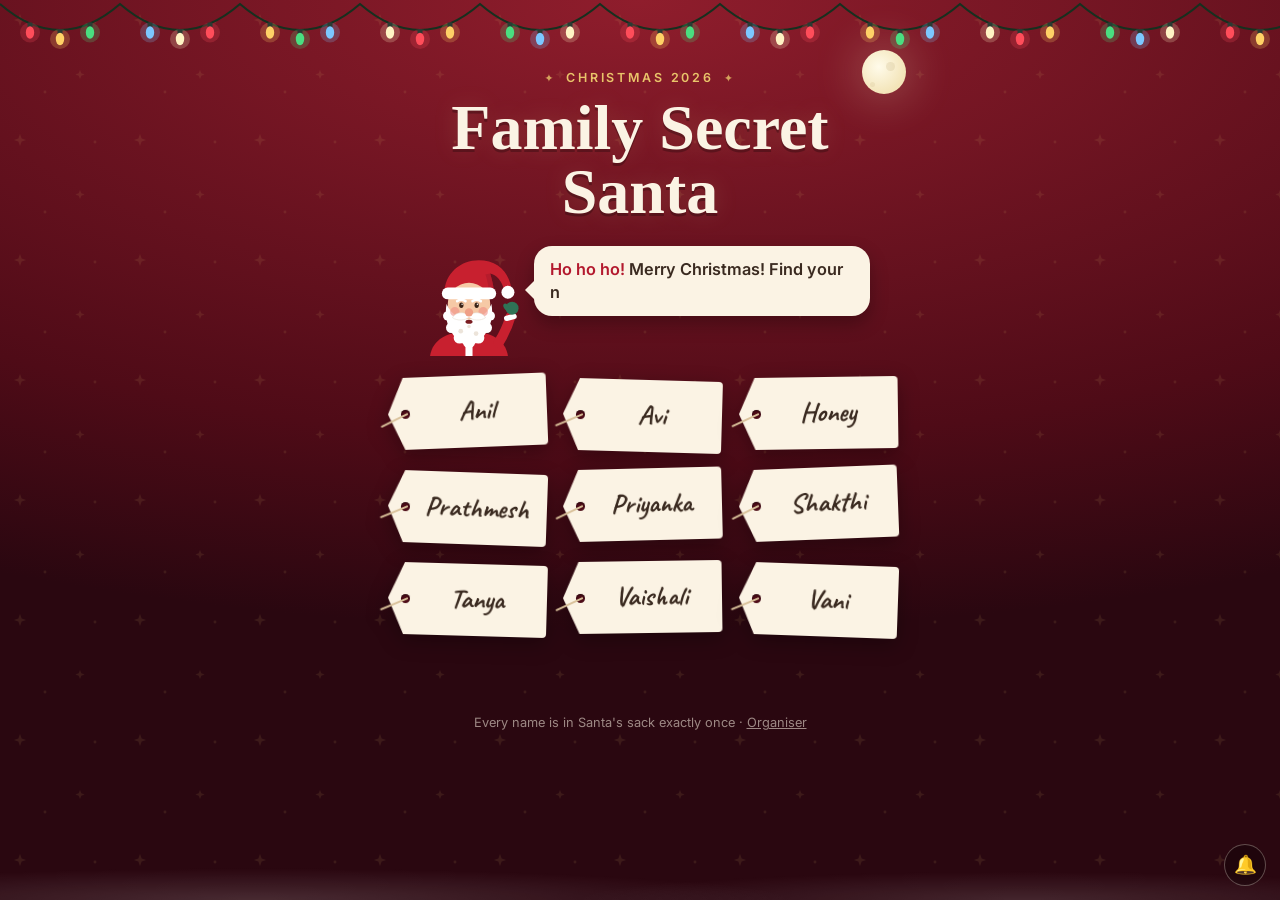
==== commit f7b90fed: "Cross out drawn tags on every phone Each draw records a mark in a free public counter service, keyed" ====
--- a/index.html
+++ b/index.html
@@ -41,6 +41,7 @@
     <!-- pick your name -->
     <section id="pick" class="hidden">
       <div class="tags" id="tags"></div>
+      <p class="left-count" id="leftCount" aria-live="polite"></p>
     </section>
 
     <!-- Santa's sack -->
--- a/family.css
+++ b/family.css
@@ -132,6 +132,19 @@
 }
 .tag .hand { font-family: "Caveat", "Segoe Print", cursive; font-weight: 700; font-size: 1.7rem; line-height: 1; overflow-wrap: anywhere; }
 .tag .done { position: absolute; top: 5px; right: 8px; font-size: .68rem; font-weight: 600; color: var(--pine); letter-spacing: .04em; }
+/* taken: crossed out, faded, stamped */
+.tag.taken { cursor: not-allowed; filter: drop-shadow(0 3px 5px rgba(0, 0, 0, .25)); }
+.tag.taken:hover, .tag.taken:focus-visible { animation: sway 5s ease-in-out infinite; }
+.tag.taken .tag-body { background: #d9cbb2; }
+.tag.taken .hand { color: rgba(58, 42, 32, .45); text-decoration: line-through; text-decoration-color: var(--berry); text-decoration-thickness: 3px; }
+.tag .stamp {
+  position: absolute; right: 6px; bottom: 4px; transform: rotate(-12deg);
+  font-size: .62rem; font-weight: 700; letter-spacing: .14em; text-transform: uppercase;
+  color: var(--berry); border: 1.5px solid var(--berry); border-radius: 4px; padding: 0 4px; opacity: .85;
+}
+.tag.nope, .tag.taken.nope { animation: nope .4s ease-in-out; }
+@keyframes nope { 20% { transform: translateX(-6px) rotate(-2deg); } 40% { transform: translateX(6px) rotate(2deg); } 60% { transform: translateX(-4px); } 80% { transform: translateX(3px); } }
+.left-count { margin: 18px 0 0; font-size: .9rem; color: var(--gold); font-weight: 600; min-height: 1.2em; }
 .tag.small .tag-body { min-height: 52px; }
 .tag.small .hand { font-size: 1.35rem; }
 .tag.small { cursor: default; }
